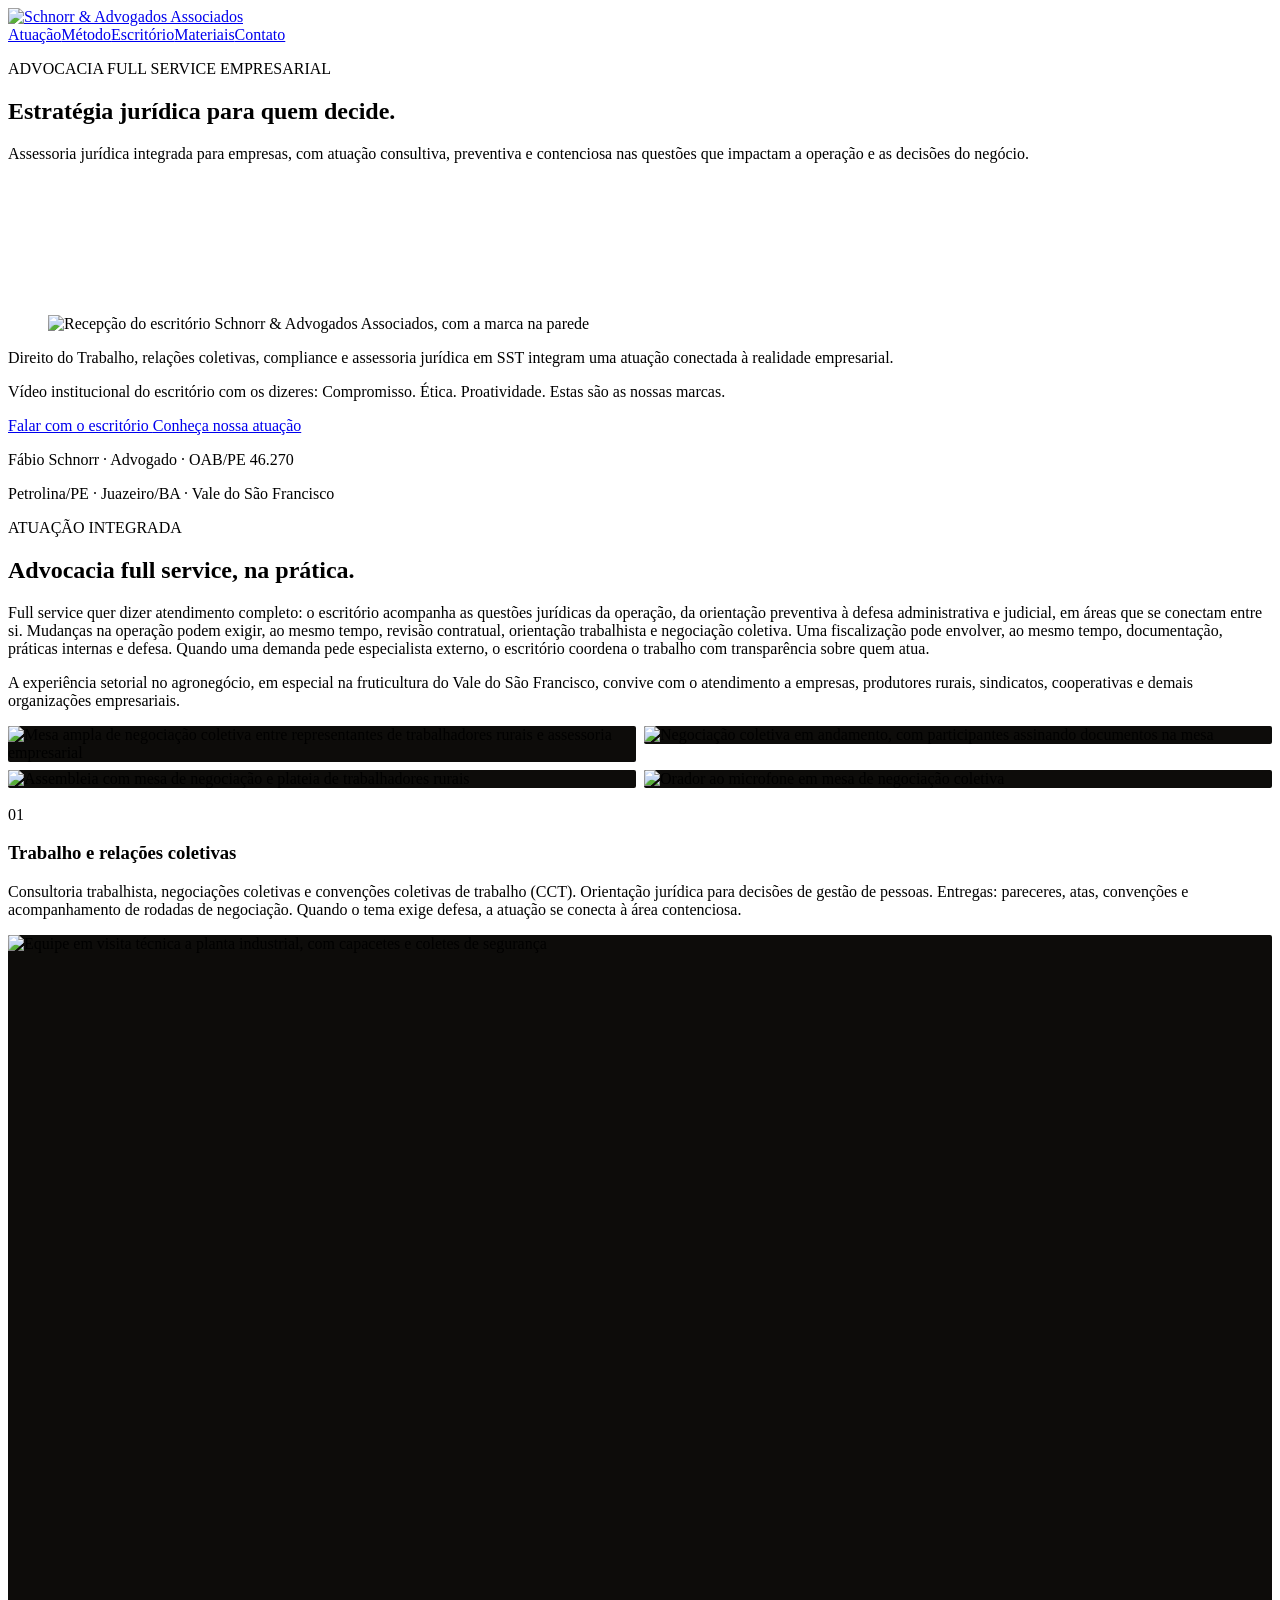
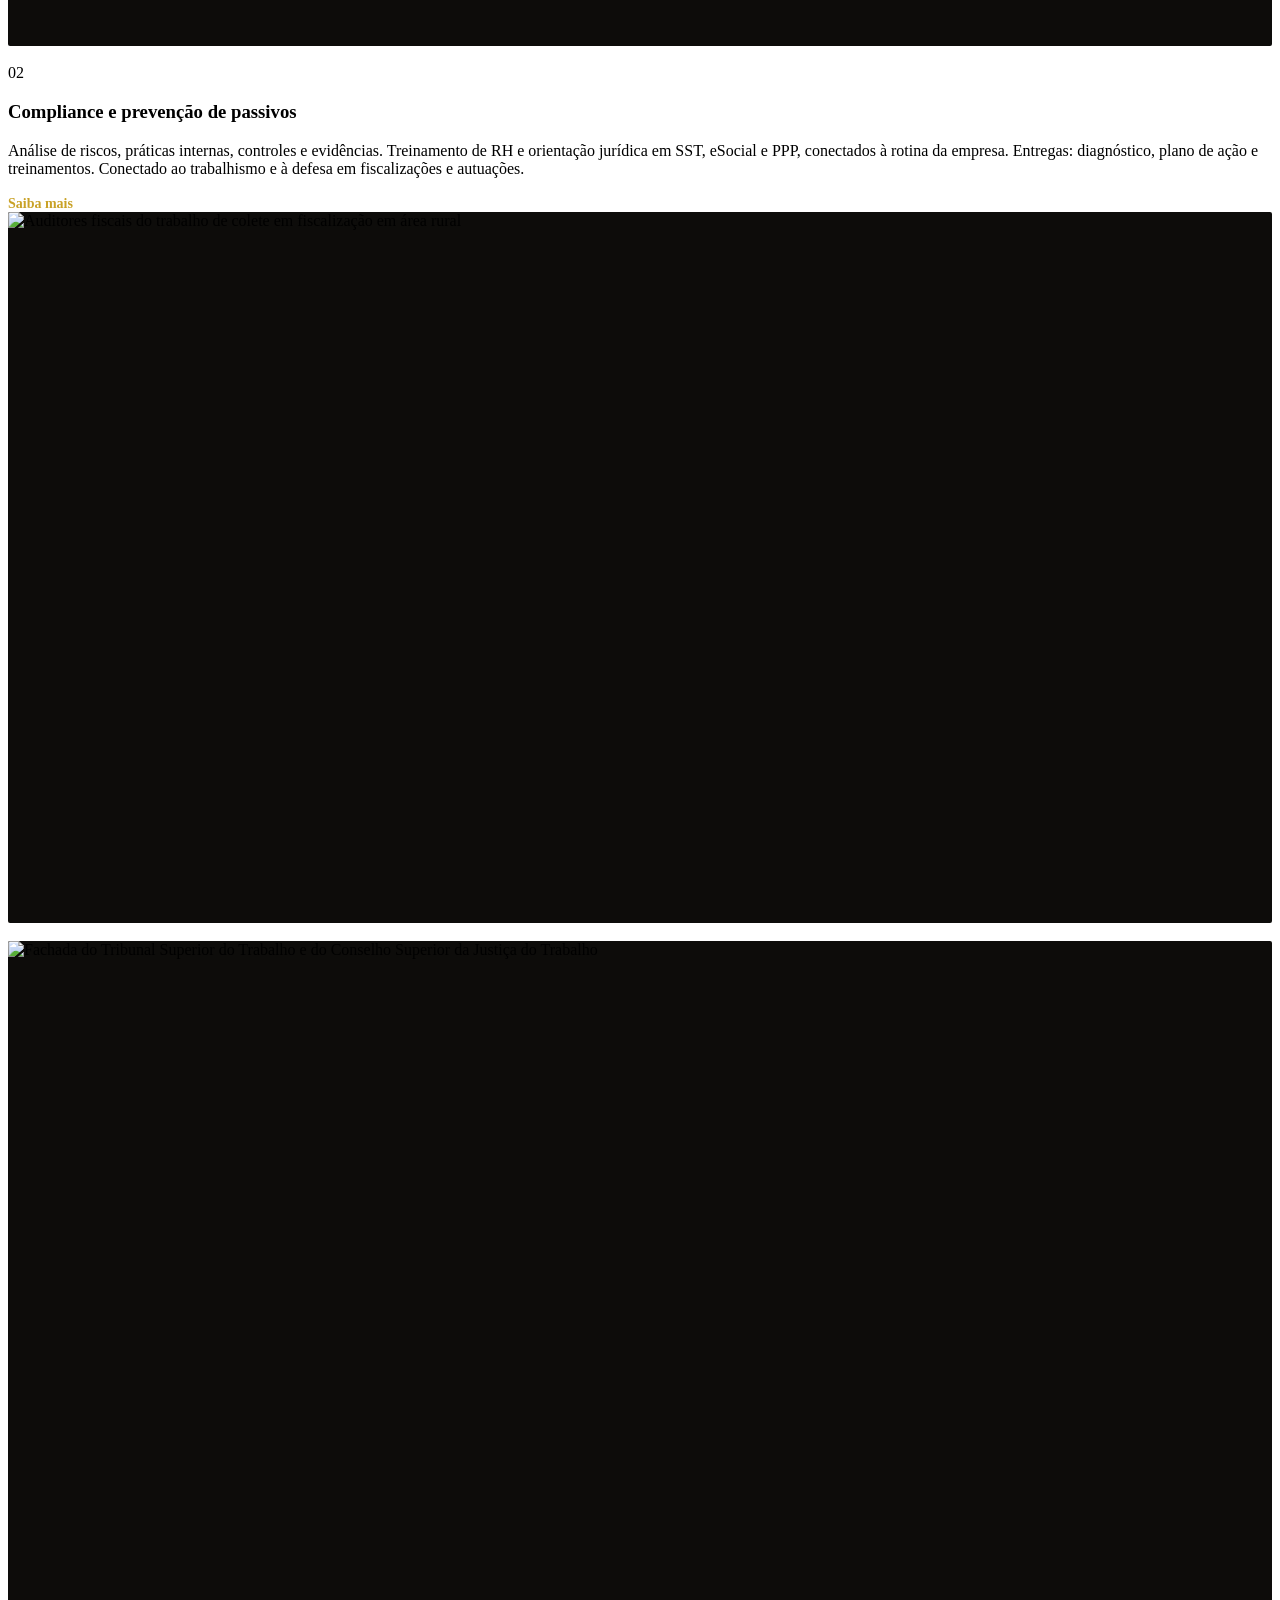
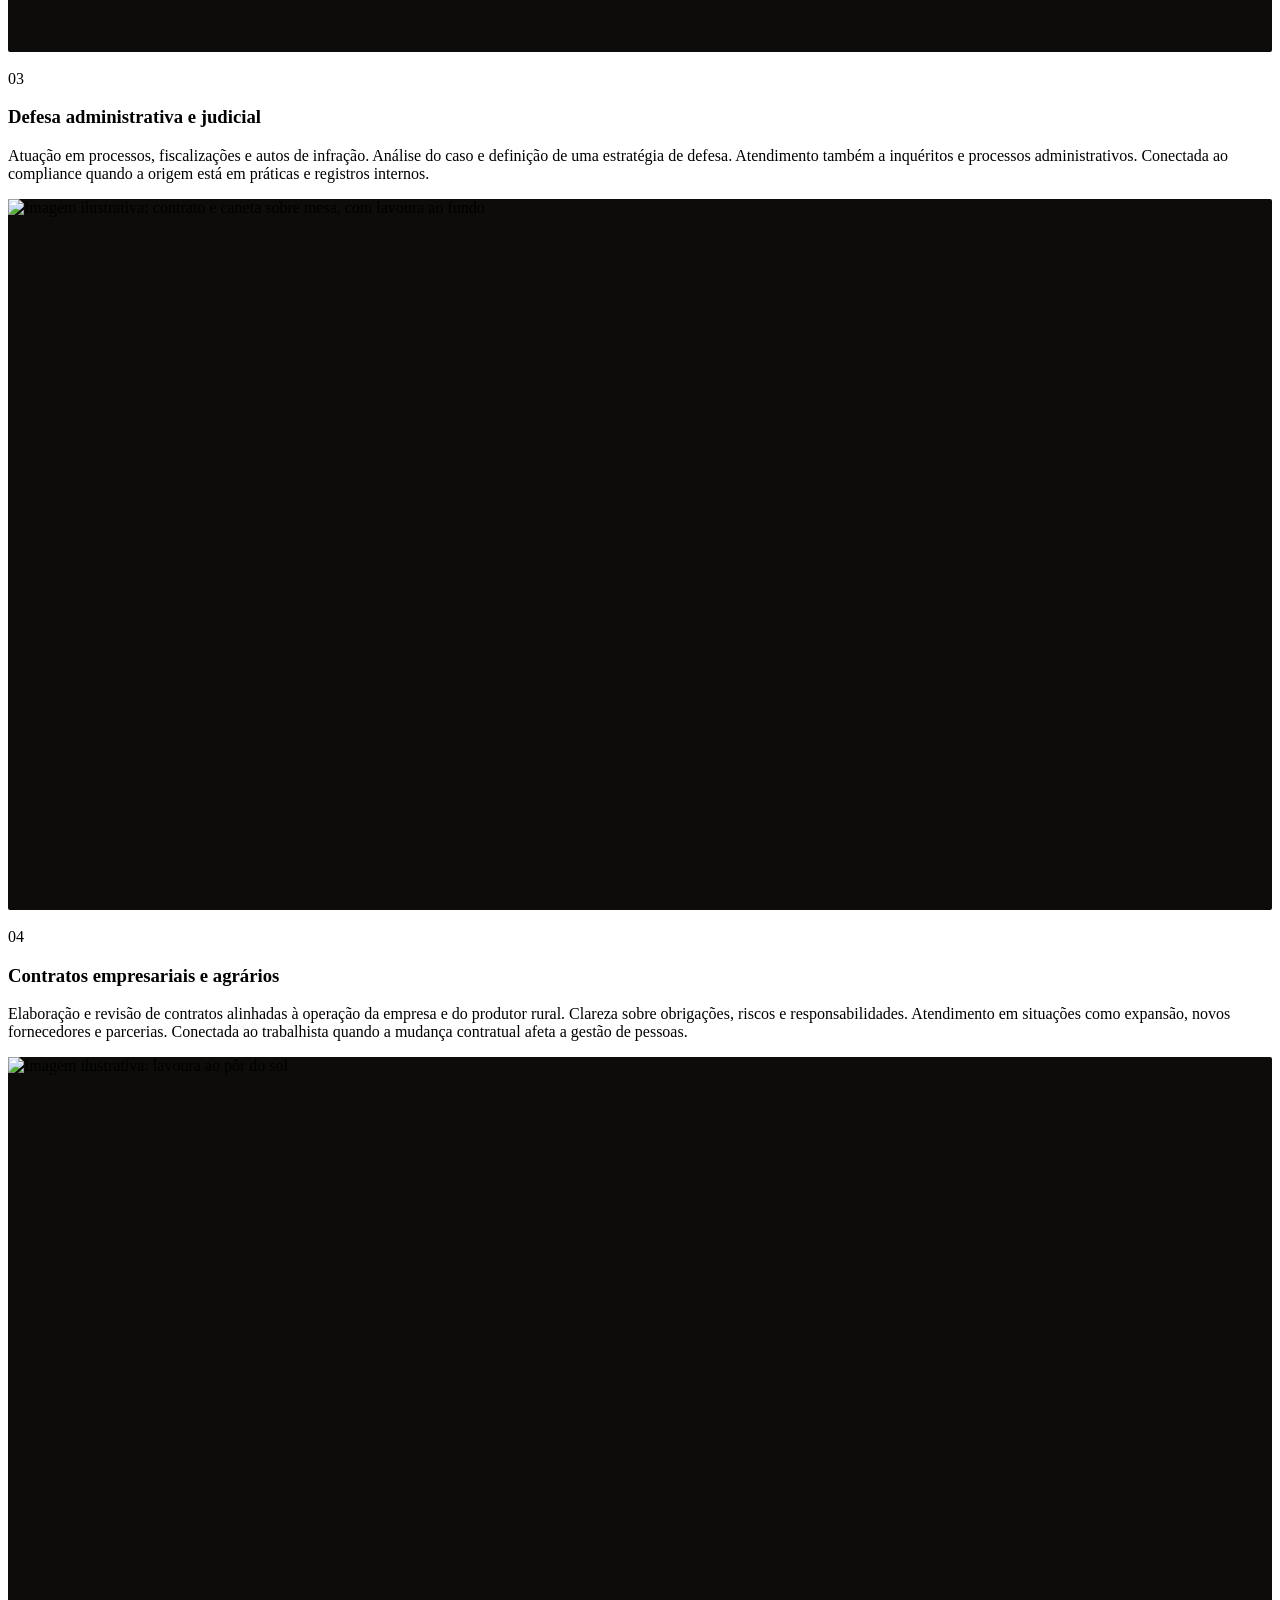
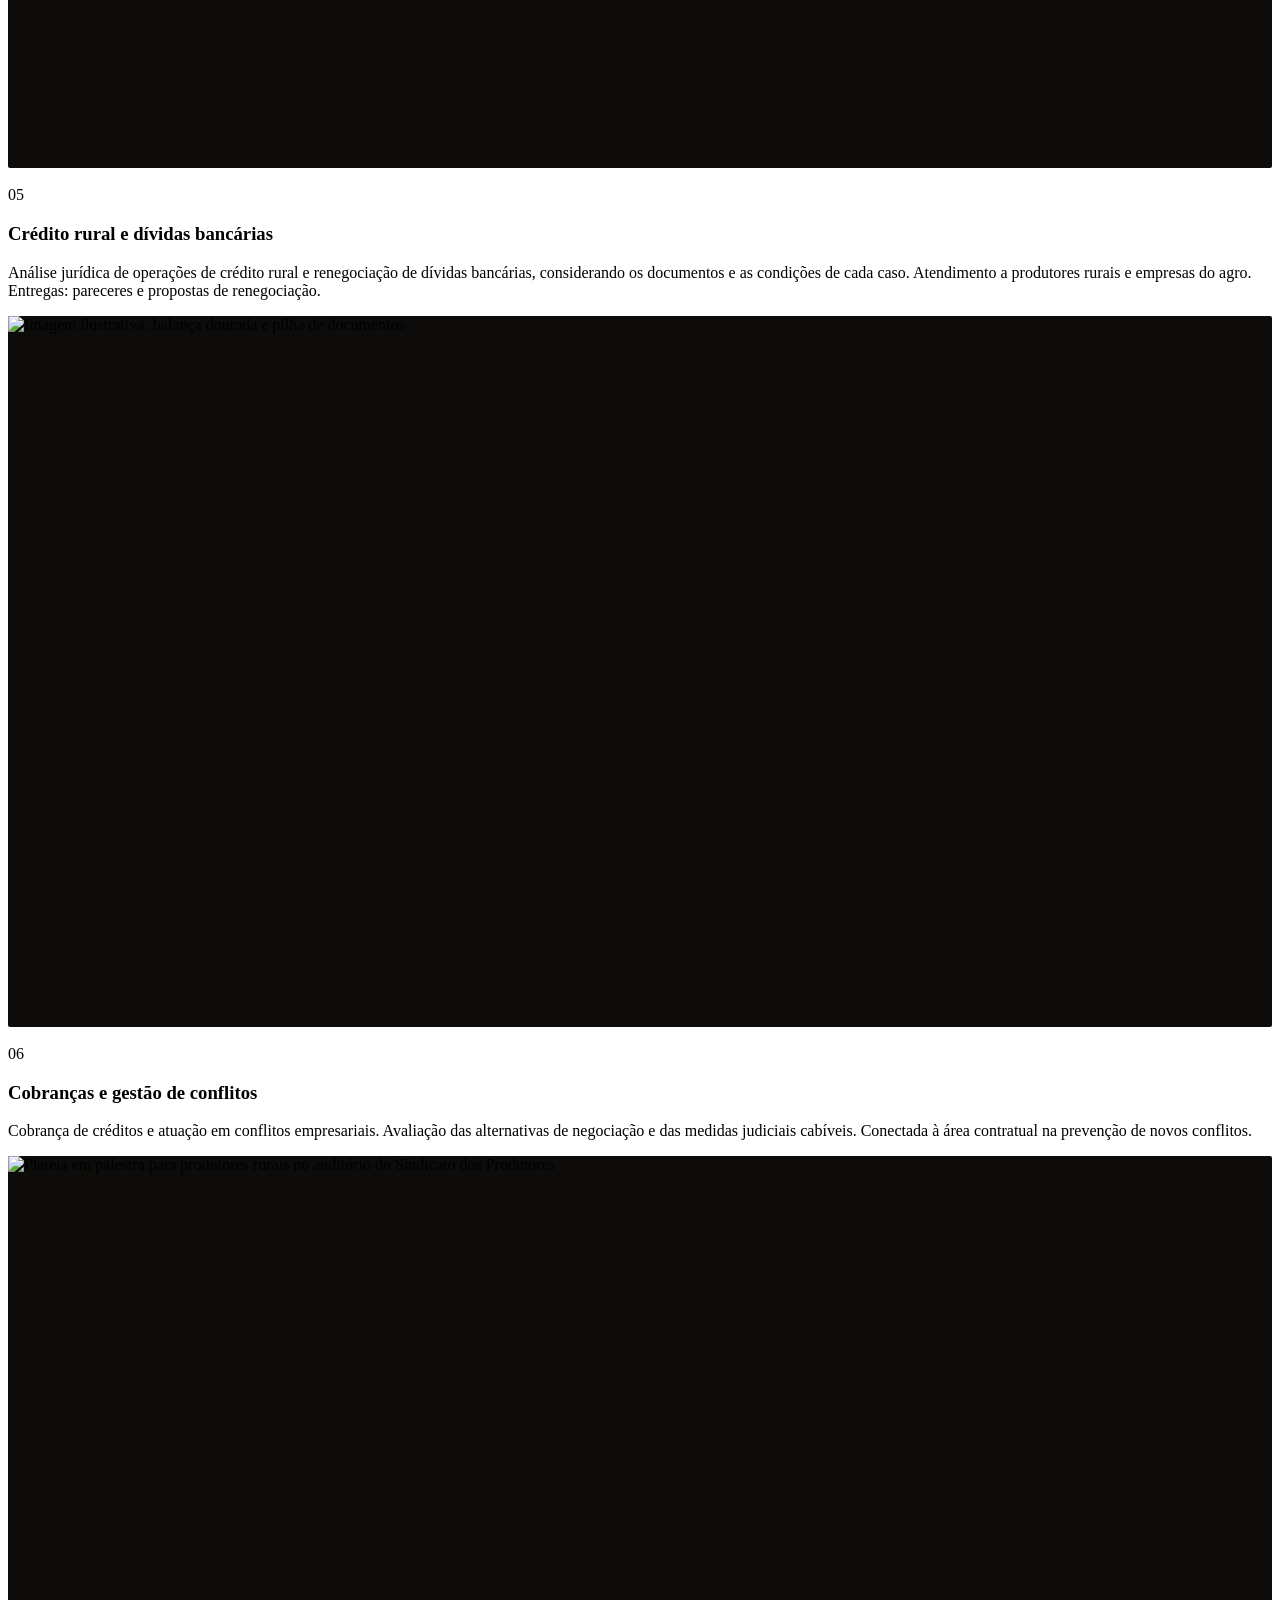
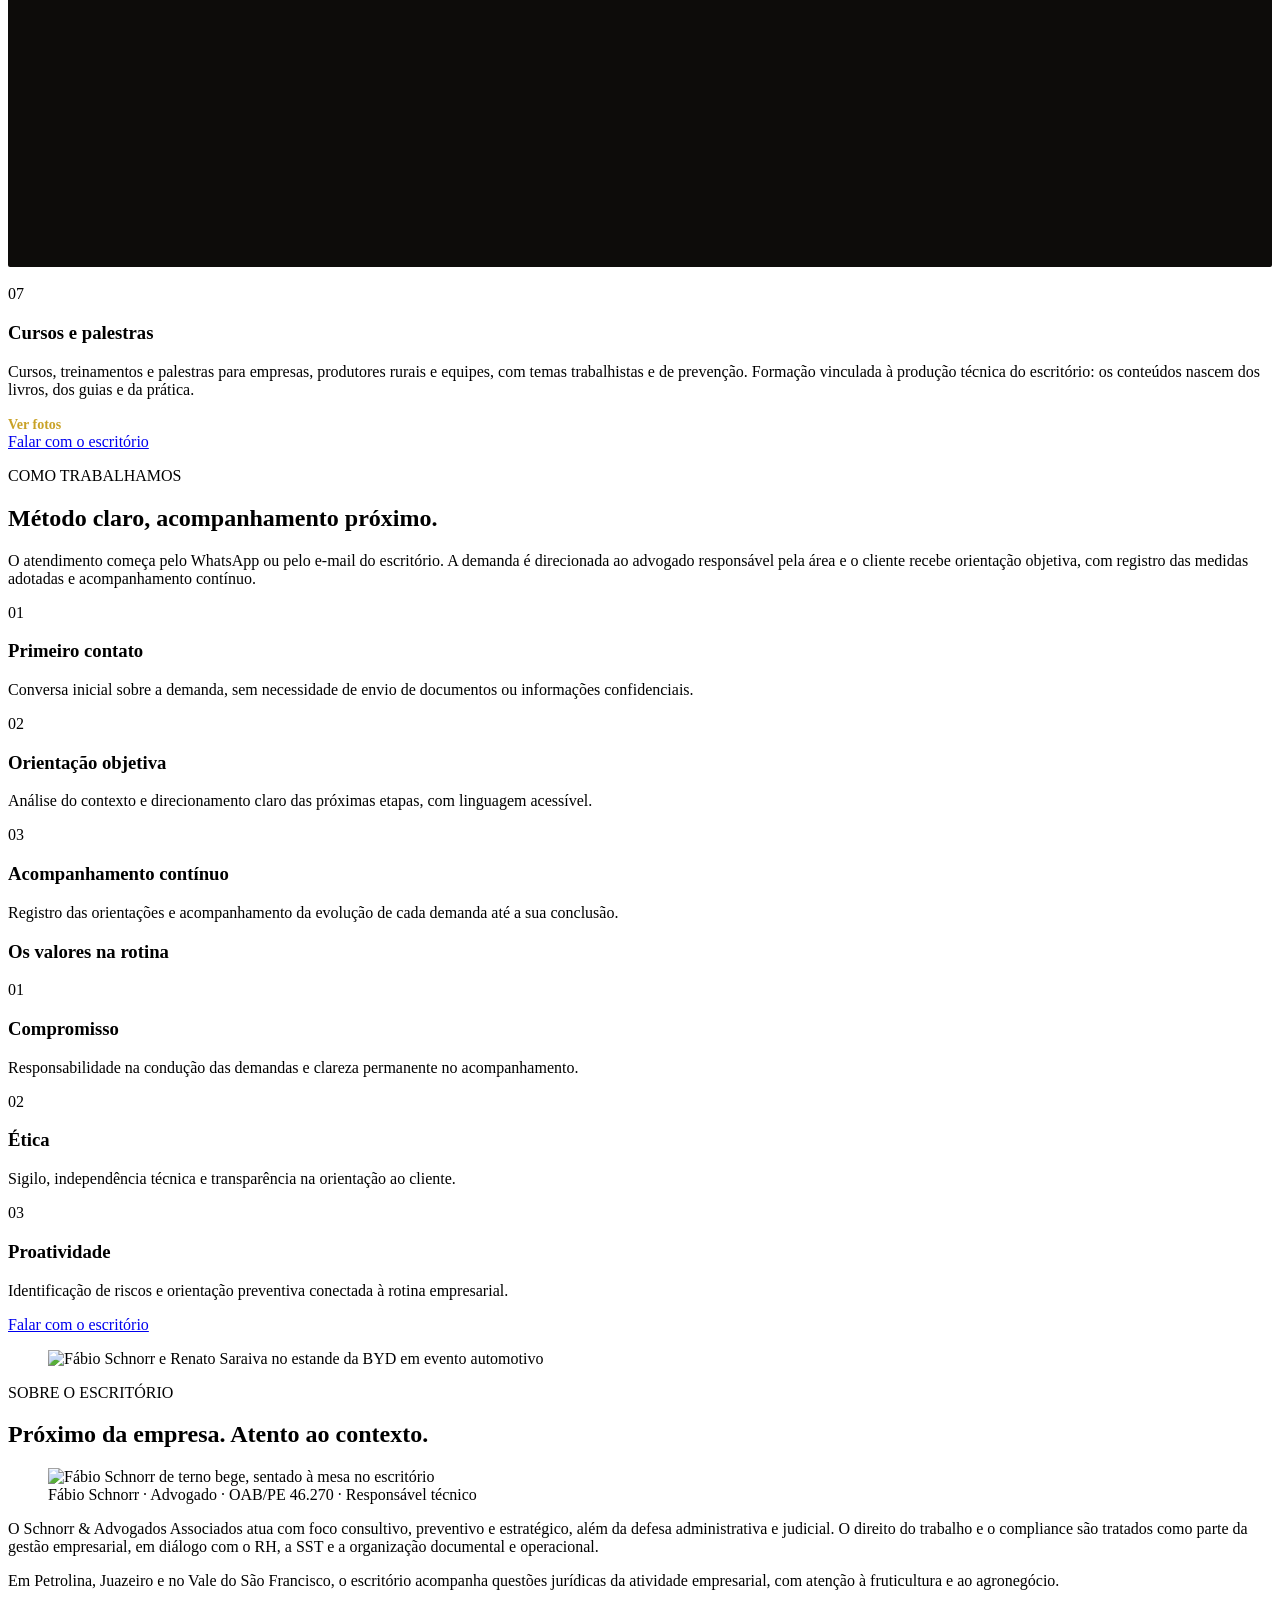
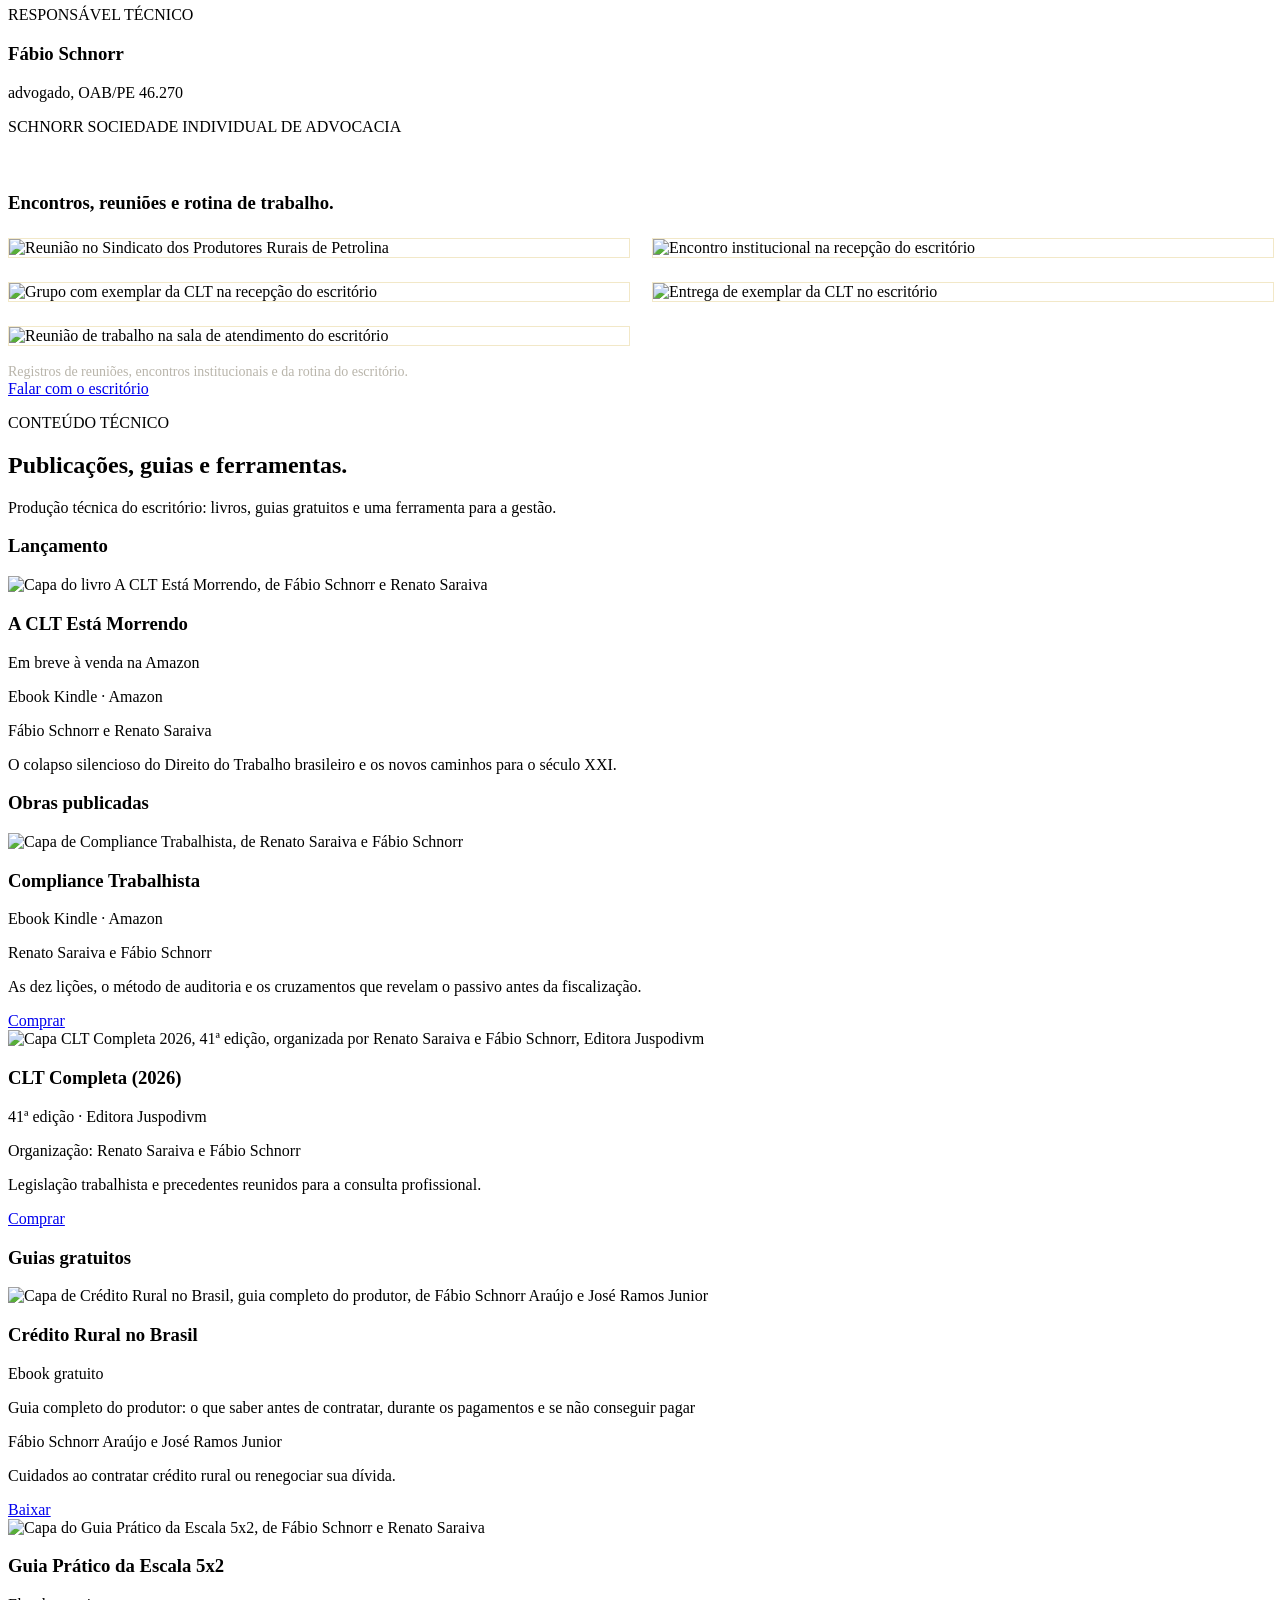
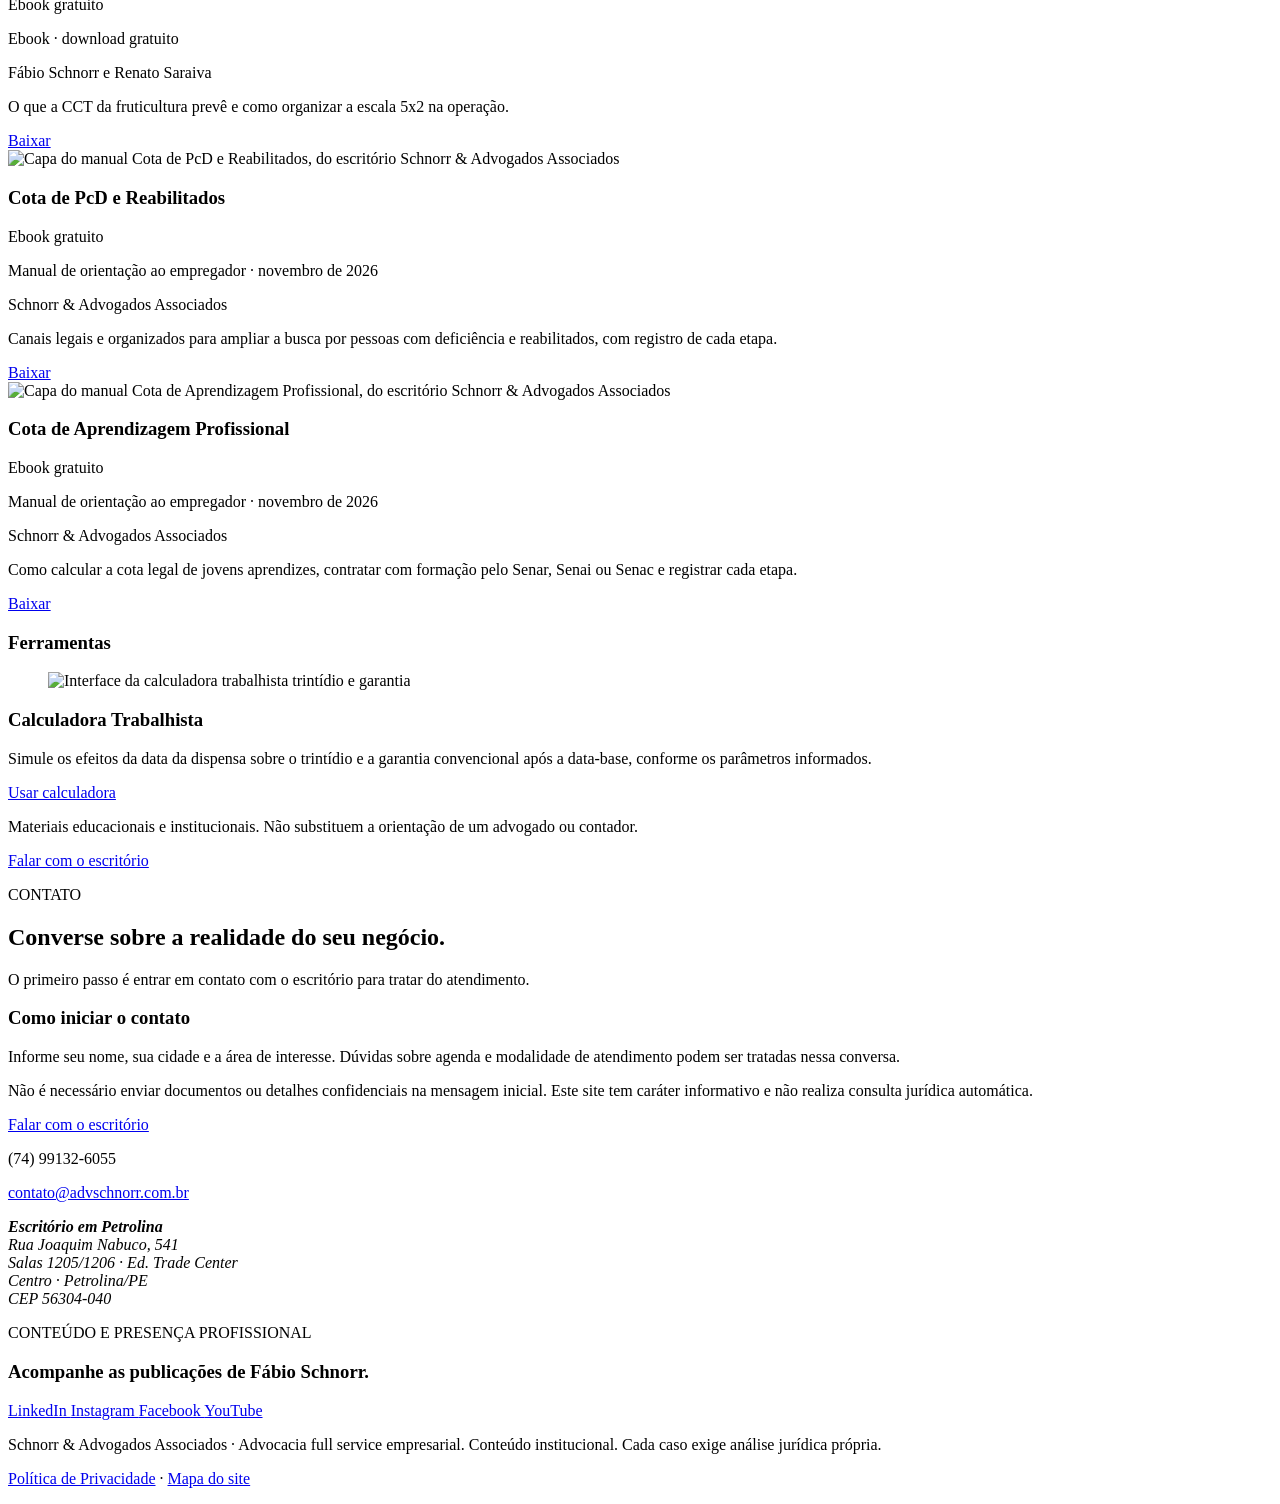
==== index.html @ 4b8f28ae "Update index.html" ====
<!DOCTYPE html>
<html lang="pt-BR">
<head>
<meta charset="UTF-8">
<meta name="viewport" content="width=device-width, initial-scale=1.0">
<title>Schnorr &amp; Advogados Associados | Advocacia empresarial preventiva e estratégica</title>
<meta name="description" content="Advocacia preventiva e estratégica para empresas, produtores rurais e associações empresariais em Petrolina/PE, Juazeiro/BA e no Vale do São Francisco.">
<link rel="icon" href="[data-uri]">
<link rel="preconnect" href="https://fonts.googleapis.com">
<link rel="preconnect" href="https://fonts.gstatic.com" crossorigin>
<link href="https://fonts.googleapis.com/css2?family=IBM+Plex+Sans:wght@400;500;600;700&family=Playfair+Display:ital,wght@0,400;0,500;0,600;0,700;0,800;1,400&display=swap" rel="stylesheet">
<link rel="stylesheet" href="styles.css">
<style>
.area-grid img.card-img{width:100%;aspect-ratio:16/9;object-fit:cover;display:block;border-radius:2px;margin:0 0 18px;background:#0d0c0a}.area-grid .card-duo{display:grid;grid-template-columns:1fr 1fr;gap:8px;margin:0 0 18px}.area-grid .card-duo img{width:100%;height:auto;display:block;border-radius:2px;background:#0d0c0a;align-self:start}@media(max-width:430px){.area-grid .card-duo{grid-template-columns:1fr}}
.area-grid .card-more{margin:12px 0 0}
.area-grid .card-more a{color:#C9A227;font-size:14px;font-weight:600;text-decoration:none}
.area-grid .card-more a:hover{text-decoration:underline}
.office-title{margin:56px 0 0}
.office-grid{display:grid;grid-template-columns:1fr;gap:20px;margin:24px 0 0}
@media(min-width:768px){.office-grid{grid-template-columns:1fr 1fr;gap:24px}}
.office-grid figure{margin:0}
.office-grid img{width:100%;height:auto;display:block;border:1px solid rgba(201,162,39,.25)}
.office-caption{margin:18px 0 0;font-size:14px;color:#B9B5AB}
</style>
</head>
<body>
<div class="schnorr">
<header class="masthead">
<a href="/" aria-label="Página inicial"><img class="logo" data-img="logo" alt="Schnorr &amp; Advogados Associados"></a>
<nav aria-label="Navegação principal"><a href="#atuacao">Atuação</a><a href="#metodo">Método</a><a href="#escritorio">Escritório</a><a href="#materiais">Materiais</a><a href="#contato">Contato</a></nav>
</header>
<section class="hero hero-with-portrait"><div class="hero-heading">
<p class="eyebrow">ADVOCACIA FULL SERVICE EMPRESARIAL</p>
<header>
<h1>Estratégia jurídica para quem decide.</h1>
<p>Assessoria jurídica integrada para empresas, com atuação consultiva, preventiva e contenciosa nas questões que impactam a operação e as decisões do negócio.</p>
</header>
</div><figure class="hero-media"><img class="hero-poster" data-img="poster" alt="Recepção do escritório Schnorr &amp; Advogados Associados, com a marca na parede" decoding="async" fetchpriority="high"><video class="hero-video" muted loop playsinline preload="none" tabindex="-1" aria-hidden="true"></video><button type="button" class="video-toggle" hidden>Pausar animação</button></figure><div class="hero-body"><p class="hero-detail">Direito do Trabalho, relações coletivas, compliance e assessoria jurídica em SST integram uma atuação conectada à realidade empresarial.</p>
<p class="visually-hidden">Vídeo institucional do escritório com os dizeres: Compromisso. Ética. Proatividade. Estas são as nossas marcas.</p>
<div class="actions"><a href="https://wa.me/5574991326055">Falar com o escritório <span class="ico ico-ext" aria-hidden="true"></span></a><a class="quiet" href="#atuacao">Conheça nossa atuação <span class="ico ico-down" aria-hidden="true"></span></a></div>
<p class="hero-identity">Fábio Schnorr <span>· Advogado · OAB/PE 46.270</span></p><p class="local">Petrolina/PE · Juazeiro/BA · Vale do São Francisco</p>
</div></section>
<section id="atuacao" class="section practice">
<p class="eyebrow">ATUAÇÃO INTEGRADA</p>
<h2>Advocacia full service, na prática.</h2>
<p class="section-intro">Full service quer dizer atendimento completo: o escritório acompanha as questões jurídicas da operação, da orientação preventiva à defesa administrativa e judicial, em áreas que se conectam entre si. Mudanças na operação podem exigir, ao mesmo tempo, revisão contratual, orientação trabalhista e negociação coletiva. Uma fiscalização pode envolver, ao mesmo tempo, documentação, práticas internas e defesa. Quando uma demanda pede especialista externo, o escritório coordena o trabalho com transparência sobre quem atua.</p>
<p class="section-intro">A experiência setorial no agronegócio, em especial na fruticultura do Vale do São Francisco, convive com o atendimento a empresas, produtores rurais, sindicatos, cooperativas e demais organizações empresariais.</p>
<div class="area-grid"><article><div class="card-duo"><img data-img="card01a" src="" alt="Mesa ampla de negociação coletiva entre representantes de trabalhadores rurais e assessoria empresarial" loading="lazy" decoding="async"><img data-img="card01b" src="" alt="Negociação coletiva em andamento, com participantes assinando documentos na mesa" loading="lazy" decoding="async"><img data-img="card01c" src="" alt="Assembleia com mesa de negociação e plateia de trabalhadores rurais" loading="lazy" decoding="async"><img data-img="card01d" src="" alt="Orador ao microfone em mesa de negociação coletiva" loading="lazy" decoding="async"></div><span class="number">01</span><h3>Trabalho e relações coletivas</h3><p>Consultoria trabalhista, negociações coletivas e convenções coletivas de trabalho (CCT). Orientação jurídica para decisões de gestão de pessoas. Entregas: pareceres, atas, convenções e acompanhamento de rodadas de negociação. Quando o tema exige defesa, a atuação se conecta à área contenciosa.</p></article>
<article><img class="card-img" data-img="comp1" src="" alt="Equipe em visita técnica a planta industrial, com capacetes e coletes de segurança" loading="lazy" decoding="async"><span class="number">02</span><h3>Compliance e prevenção de passivos</h3><p>Análise de riscos, práticas internas, controles e evidências. Treinamento de RH e orientação jurídica em SST, eSocial e PPP, conectados à rotina da empresa. Entregas: diagnóstico, plano de ação e treinamentos. Conectado ao trabalhismo e à defesa em fiscalizações e autuações.</p><p class="card-more"><a href="/atuacao/compliance.html">Saiba mais <span class="ico ico-ext" aria-hidden="true"></span></a></p></article>
<article><img class="card-img" data-img="card03" src="" alt="Auditores fiscais do trabalho de colete em fiscalização em área rural" loading="lazy" decoding="async"><img class="card-img" data-img="card03b" src="" alt="Fachada do Tribunal Superior do Trabalho e do Conselho Superior da Justiça do Trabalho" loading="lazy" decoding="async"><span class="number">03</span><h3>Defesa administrativa e judicial</h3><p>Atuação em processos, fiscalizações e autos de infração. Análise do caso e definição de uma estratégia de defesa. Atendimento também a inquéritos e processos administrativos. Conectada ao compliance quando a origem está em práticas e registros internos.</p></article>
<article><img class="card-img" data-img="card04" src="" alt="Imagem ilustrativa: contrato e caneta sobre mesa, com lavoura ao fundo" loading="lazy" decoding="async"><span class="number">04</span><h3>Contratos empresariais e agrários</h3><p>Elaboração e revisão de contratos alinhadas à operação da empresa e do produtor rural. Clareza sobre obrigações, riscos e responsabilidades. Atendimento em situações como expansão, novos fornecedores e parcerias. Conectada ao trabalhista quando a mudança contratual afeta a gestão de pessoas.</p></article>
<article><img class="card-img" data-img="card05" src="" alt="Imagem ilustrativa: lavoura ao pôr do sol" loading="lazy" decoding="async"><span class="number">05</span><h3>Crédito rural e dívidas bancárias</h3><p>Análise jurídica de operações de crédito rural e renegociação de dívidas bancárias, considerando os documentos e as condições de cada caso. Atendimento a produtores rurais e empresas do agro. Entregas: pareceres e propostas de renegociação.</p></article>
<article><img class="card-img" data-img="card06" src="" alt="Imagem ilustrativa: balança dourada e pilha de documentos" loading="lazy" decoding="async"><span class="number">06</span><h3>Cobranças e gestão de conflitos</h3><p>Cobrança de créditos e atuação em conflitos empresariais. Avaliação das alternativas de negociação e das medidas judiciais cabíveis. Conectada à área contratual na prevenção de novos conflitos.</p></article><article><img class="card-img" data-img="curso1" src="" alt="Plateia em palestra para produtores rurais no auditório do Sindicato dos Produtores" loading="lazy" decoding="async"><span class="number">07</span><h3>Cursos e palestras</h3><p>Cursos, treinamentos e palestras para empresas, produtores rurais e equipes, com temas trabalhistas e de prevenção. Formação vinculada à produção técnica do escritório: os conteúdos nascem dos livros, dos guias e da prática.</p><p class="card-more"><a href="/atuacao/cursos-palestras.html">Ver fotos <span class="ico ico-ext" aria-hidden="true"></span></a></p></article></div>
<a class="section-contact" href="https://wa.me/5574991326055">Falar com o escritório <span class="ico ico-ext" aria-hidden="true"></span></a>
</section>
<section class="section prevention" id="metodo"><div class="prevention-copy"><p class="eyebrow">COMO TRABALHAMOS</p><h2>Método claro, acompanhamento próximo.</h2>
<p>O atendimento começa pelo WhatsApp ou pelo e-mail do escritório. A demanda é direcionada ao advogado responsável pela área e o cliente recebe orientação objetiva, com registro das medidas adotadas e acompanhamento contínuo.</p>
<div class="steps"><div><span>01</span><h3>Primeiro contato</h3><p>Conversa inicial sobre a demanda, sem necessidade de envio de documentos ou informações confidenciais.</p></div><div><span>02</span><h3>Orientação objetiva</h3><p>Análise do contexto e direcionamento claro das próximas etapas, com linguagem acessível.</p></div><div><span>03</span><h3>Acompanhamento contínuo</h3><p>Registro das orientações e acompanhamento da evolução de cada demanda até a sua conclusão.</p></div></div>
<h3 class="subhead">Os valores na rotina</h3>
<div class="steps"><div><span>01</span><h3>Compromisso</h3><p>Responsabilidade na condução das demandas e clareza permanente no acompanhamento.</p></div><div><span>02</span><h3>Ética</h3><p>Sigilo, independência técnica e transparência na orientação ao cliente.</p></div><div><span>03</span><h3>Proatividade</h3><p>Identificação de riscos e orientação preventiva conectada à rotina empresarial.</p></div></div>
<a class="section-contact" href="https://wa.me/5574991326055">Falar com o escritório <span class="ico ico-ext" aria-hidden="true"></span></a></div>
<figure><img data-img="editorial" loading="lazy" decoding="async" alt="Fábio Schnorr e Renato Saraiva no estande da BYD em evento automotivo"></figure></section>
<section id="escritorio" class="section about"><p class="eyebrow">SOBRE O ESCRITÓRIO</p><h2>Próximo da empresa. Atento ao contexto.</h2>
<figure class="professional-lead"><img data-img="mesa" loading="lazy" decoding="async" alt="Fábio Schnorr de terno bege, sentado à mesa no escritório"><figcaption>Fábio Schnorr · Advogado · OAB/PE 46.270 · Responsável técnico</figcaption></figure><div class="about-grid"><div><p>O Schnorr &amp; Advogados Associados atua com foco consultivo, preventivo e estratégico, além da defesa administrativa e judicial. O direito do trabalho e o compliance são tratados como parte da gestão empresarial, em diálogo com o RH, a SST e a organização documental e operacional.</p><p>Em Petrolina, Juazeiro e no Vale do São Francisco, o escritório acompanha questões jurídicas da atividade empresarial, com atenção à fruticultura e ao agronegócio.</p></div><aside><p class="eyebrow">RESPONSÁVEL TÉCNICO</p><h3>Fábio Schnorr</h3><p>advogado, OAB/PE 46.270</p><p class="legal-name">SCHNORR SOCIEDADE INDIVIDUAL DE ADVOCACIA</p></aside></div>
<h3 class="office-title">Encontros, reuniões e rotina de trabalho.</h3>
<div class="office-grid">
<figure><img data-img="esc1" src="" alt="Reunião no Sindicato dos Produtores Rurais de Petrolina" loading="lazy" decoding="async"></figure>
<figure><img data-img="esc2" src="" alt="Encontro institucional na recepção do escritório" loading="lazy" decoding="async"></figure>
<figure><img data-img="esc3" src="" alt="Grupo com exemplar da CLT na recepção do escritório" loading="lazy" decoding="async"></figure>
<figure><img data-img="esc4" src="" alt="Entrega de exemplar da CLT no escritório" loading="lazy" decoding="async"></figure>
<figure><img data-img="esc5" src="" alt="Reunião de trabalho na sala de atendimento do escritório" loading="lazy" decoding="async"></figure>
</div>
<p class="office-caption">Registros de reuniões, encontros institucionais e da rotina do escritório.</p>
<a class="section-contact" href="https://wa.me/5574991326055">Falar com o escritório <span class="ico ico-ext" aria-hidden="true"></span></a></section>
<section id="materiais" class="section materials"><p class="eyebrow">CONTEÚDO TÉCNICO</p><h2>Publicações, guias e ferramentas.</h2><p class="section-intro">Produção técnica do escritório: livros, guias gratuitos e uma ferramenta para a gestão.</p>
<h3 class="subhead">Lançamento</h3>
<div class="book-grid"><article><div class="book-mockup"><img data-img="cltmorrendo" loading="lazy" decoding="async" alt="Capa do livro A CLT Está Morrendo, de Fábio Schnorr e Renato Saraiva"></div><h3>A CLT Está Morrendo</h3><p class="free-badge">Em breve à venda na Amazon</p><p class="edition">Ebook Kindle · Amazon</p><p class="authors">Fábio Schnorr e Renato Saraiva</p><p>O colapso silencioso do Direito do Trabalho brasileiro e os novos caminhos para o século XXI.</p></article></div>
<h3 class="subhead">Obras publicadas</h3>
<div class="book-grid"><article><div class="book-mockup"><img data-img="compliance" loading="lazy" decoding="async" alt="Capa de Compliance Trabalhista, de Renato Saraiva e Fábio Schnorr"></div><h3>Compliance Trabalhista</h3><p class="edition">Ebook Kindle · Amazon</p><p class="authors">Renato Saraiva e Fábio Schnorr</p><p>As dez lições, o método de auditoria e os cruzamentos que revelam o passivo antes da fiscalização.</p><a href="https://a.co/d/061K26IB">Comprar</a></article><article><div class="book-mockup"><img data-img="clt" loading="lazy" decoding="async" alt="Capa CLT Completa 2026, 41ª edição, organizada por Renato Saraiva e Fábio Schnorr, Editora Juspodivm"></div><h3>CLT Completa (2026)</h3><p class="edition">41ª edição · Editora Juspodivm</p><p class="authors">Organização: Renato Saraiva e Fábio Schnorr</p><p>Legislação trabalhista e precedentes reunidos para a consulta profissional.</p><a href="https://www.editorajuspodivm.com.br/saraiva-schnorr-clt-consolidacao-das-leis-do-trabalho-completa-2026">Comprar</a></article></div>
<h3 class="subhead">Guias gratuitos</h3>
<div class="book-grid"><article><div class="book-mockup"><img data-img="rural" loading="lazy" decoding="async" alt="Capa de Crédito Rural no Brasil, guia completo do produtor, de Fábio Schnorr Araújo e José Ramos Junior"></div><h3>Crédito Rural no Brasil</h3><p class="free-badge">Ebook gratuito</p><p class="edition">Guia completo do produtor: o que saber antes de contratar, durante os pagamentos e se não conseguir pagar</p><p class="authors">Fábio Schnorr Araújo e José Ramos Junior</p><p>Cuidados ao contratar crédito rural ou renegociar sua dívida.</p><a href="https://drive.google.com/file/d/1OrhcGwJ1DDz3daC2WlY70XvLBRl56oPk/view">Baixar</a></article><article><div class="book-mockup"><img data-img="guia" loading="lazy" decoding="async" alt="Capa do Guia Prático da Escala 5x2, de Fábio Schnorr e Renato Saraiva"></div><h3>Guia Prático da Escala 5x2</h3><p class="free-badge">Ebook gratuito</p><p class="edition">Ebook · download gratuito</p><p class="authors">Fábio Schnorr e Renato Saraiva</p><p>O que a CCT da fruticultura prevê e como organizar a escala 5x2 na operação.</p><a href="https://drive.google.com/file/d/157jRZqsj0kf850OmnXloZw4djH96H3vl/view">Baixar</a></article><article><div class="book-mockup"><img data-img="pcd" loading="lazy" decoding="async" alt="Capa do manual Cota de PcD e Reabilitados, do escritório Schnorr & Advogados Associados"></div><h3>Cota de PcD e Reabilitados</h3><p class="free-badge">Ebook gratuito</p><p class="edition">Manual de orientação ao empregador · novembro de 2026</p><p class="authors">Schnorr & Advogados Associados</p><p>Canais legais e organizados para ampliar a busca por pessoas com deficiência e reabilitados, com registro de cada etapa.</p><a href="https://drive.google.com/file/d/16s1yvgBPiTuLSFHr3JGKN0oJAm_f3Tb1/view">Baixar</a></article><article><div class="book-mockup"><img data-img="aprendiz" loading="lazy" decoding="async" alt="Capa do manual Cota de Aprendizagem Profissional, do escritório Schnorr & Advogados Associados"></div><h3>Cota de Aprendizagem Profissional</h3><p class="free-badge">Ebook gratuito</p><p class="edition">Manual de orientação ao empregador · novembro de 2026</p><p class="authors">Schnorr & Advogados Associados</p><p>Como calcular a cota legal de jovens aprendizes, contratar com formação pelo Senar, Senai ou Senac e registrar cada etapa.</p><a href="https://drive.google.com/file/d/1Nv4EvLuU-GrOaqyjJT_5qZRvYNahgs56/view">Baixar</a></article></div>
<h3 class="subhead">Ferramentas</h3>
<div class="book-grid"><article><figure><img data-img="calculadora" alt="Interface da calculadora trabalhista trintídio e garantia" loading="lazy" decoding="async"></figure><h3>Calculadora Trabalhista</h3><p>Simule os efeitos da data da dispensa sobre o trintídio e a garantia convencional após a data-base, conforme os parâmetros informados.</p><a class="card-more" href="/calculadora.html">Usar calculadora <span class="ico ico-ext" aria-hidden="true"></span></a></article></div>
<p class="tool-note">Materiais educacionais e institucionais. Não substituem a orientação de um advogado ou contador.</p>
<a class="section-contact" href="https://wa.me/5574991326055">Falar com o escritório <span class="ico ico-ext" aria-hidden="true"></span></a></section>
<section id="contato" class="section contact"><p class="eyebrow">CONTATO</p><h2>Converse sobre a realidade do seu negócio.</h2><p class="section-intro">O primeiro passo é entrar em contato com o escritório para tratar do atendimento.</p><div class="first-contact"><h3>Como iniciar o contato</h3><p>Informe seu nome, sua cidade e a área de interesse. Dúvidas sobre agenda e modalidade de atendimento podem ser tratadas nessa conversa.</p><p>Não é necessário enviar documentos ou detalhes confidenciais na mensagem inicial. Este site tem caráter informativo e não realiza consulta jurídica automática.</p></div><div class="contact-grid"><div><a href="https://wa.me/5574991326055">Falar com o escritório <span class="ico ico-ext" aria-hidden="true"></span></a><p class="phone">(74) 99132-6055</p><p><a href="mailto:contato@advschnorr.com.br">contato@advschnorr.com.br</a></p></div><address><strong>Escritório em Petrolina</strong><br>Rua Joaquim Nabuco, 541<br>Salas 1205/1206 · Ed. Trade Center<br>Centro · Petrolina/PE<br>CEP 56304-040</address></div></section>

<div class="social-presence"><p class="eyebrow">CONTEÚDO E PRESENÇA PROFISSIONAL</p><h3>Acompanhe as publicações de Fábio Schnorr.</h3><div class="social-links"><a href="https://www.linkedin.com/in/fabioschnorr" target="_blank" rel="noopener noreferrer">LinkedIn <span class="ico ico-ext" aria-hidden="true"></span></a><a href="https://www.instagram.com/advschnorr/" target="_blank" rel="noopener noreferrer">Instagram <span class="ico ico-ext" aria-hidden="true"></span></a><a href="https://www.facebook.com/share/19DjMAGvmN/?mibextid=wwXIfr" target="_blank" rel="noopener noreferrer">Facebook <span class="ico ico-ext" aria-hidden="true"></span></a><a href="https://www.youtube.com/@fabioschnorr-t3j" target="_blank" rel="noopener noreferrer">YouTube <span class="ico ico-ext" aria-hidden="true"></span></a></div></div>
<footer><p>Schnorr &amp; Advogados Associados · Advocacia full service empresarial. Conteúdo institucional. Cada caso exige análise jurídica própria.</p><p class="footer-links"><a href="/privacidade.html">Política de Privacidade</a> · <a href="/sitemap.xml">Mapa do site</a></p></footer>
</div>
<script src="img1.js"></script>
<script src="img2.js"></script>
<script src="img3.js"></script>
<script src="img4.js"></script>
<script src="img5.js"></script>
<script src="img6.js"></script>
<script src="img7.js"></script>
<script src="img8.js"></script>
<script src="img9.js"></script>
<script src="img10.js"></script>
<script src="img11.js"></script>
<script src="img12.js"></script>
<script src="img13.js"></script>
<script src="img14.js"></script>
<script src="img15.js"></script>
<script src="img16.js"></script>
<script src="img17.js"></script>
<script src="img18.js"></script>
<script src="img19.js"></script>
<script src="img20.js"></script>
<script src="img21.js"></script>
<script src="img22.js"></script>
<script src="img23.js"></script>
<script src="video-data.js"></script>
<script>
document.querySelectorAll("img[data-img]").forEach(function(el){
  var data = window.__IMG && window.__IMG[el.getAttribute("data-img")];
  if (data) el.src = data;
});
(function(){
  var v=document.querySelector(".hero-video"); if(!v) return;
  var btn=document.querySelector(".video-toggle");
  var reduce=window.matchMedia("(prefers-reduced-motion: reduce)").matches;
  var conn=navigator.connection||{}; var save=!!conn.saveData;
  if(reduce||save||!window.__VIDEO_4X5) return;
  try{
    var b64=window.__VIDEO_4X5;
    var bin=atob(b64); var len=bin.length; var bytes=new Uint8Array(len);
    for(var i=0;i<len;i++) bytes[i]=bin.charCodeAt(i);
    var blob=new Blob([bytes],{type:"video/mp4"});
    v.src=URL.createObjectURL(blob);
    v.classList.add("ready");
    btn.hidden=false;
    var p=v.play(); if(p&&p.catch)p.catch(function(){});
    btn.addEventListener("click",function(){
      if(v.paused){v.play();btn.textContent="Pausar animação";btn.setAttribute("aria-pressed","false");}
      else{v.pause();btn.textContent="Reproduzir animação";btn.setAttribute("aria-pressed","true");}
    });
  }catch(e){}
})();
</script>
<script>
(function(){
 if (window.matchMedia('(prefers-reduced-motion: reduce)').matches) return;
 var observer = new IntersectionObserver(function(entries){
   entries.forEach(function(entry){ if (entry.isIntersecting) { entry.target.classList.add('reveal'); observer.unobserve(entry.target); } });
 }, { threshold: 0.08 });
 document.querySelectorAll('.section').forEach(function(el){ observer.observe(el); });
})();
</script>
</body>
</html>
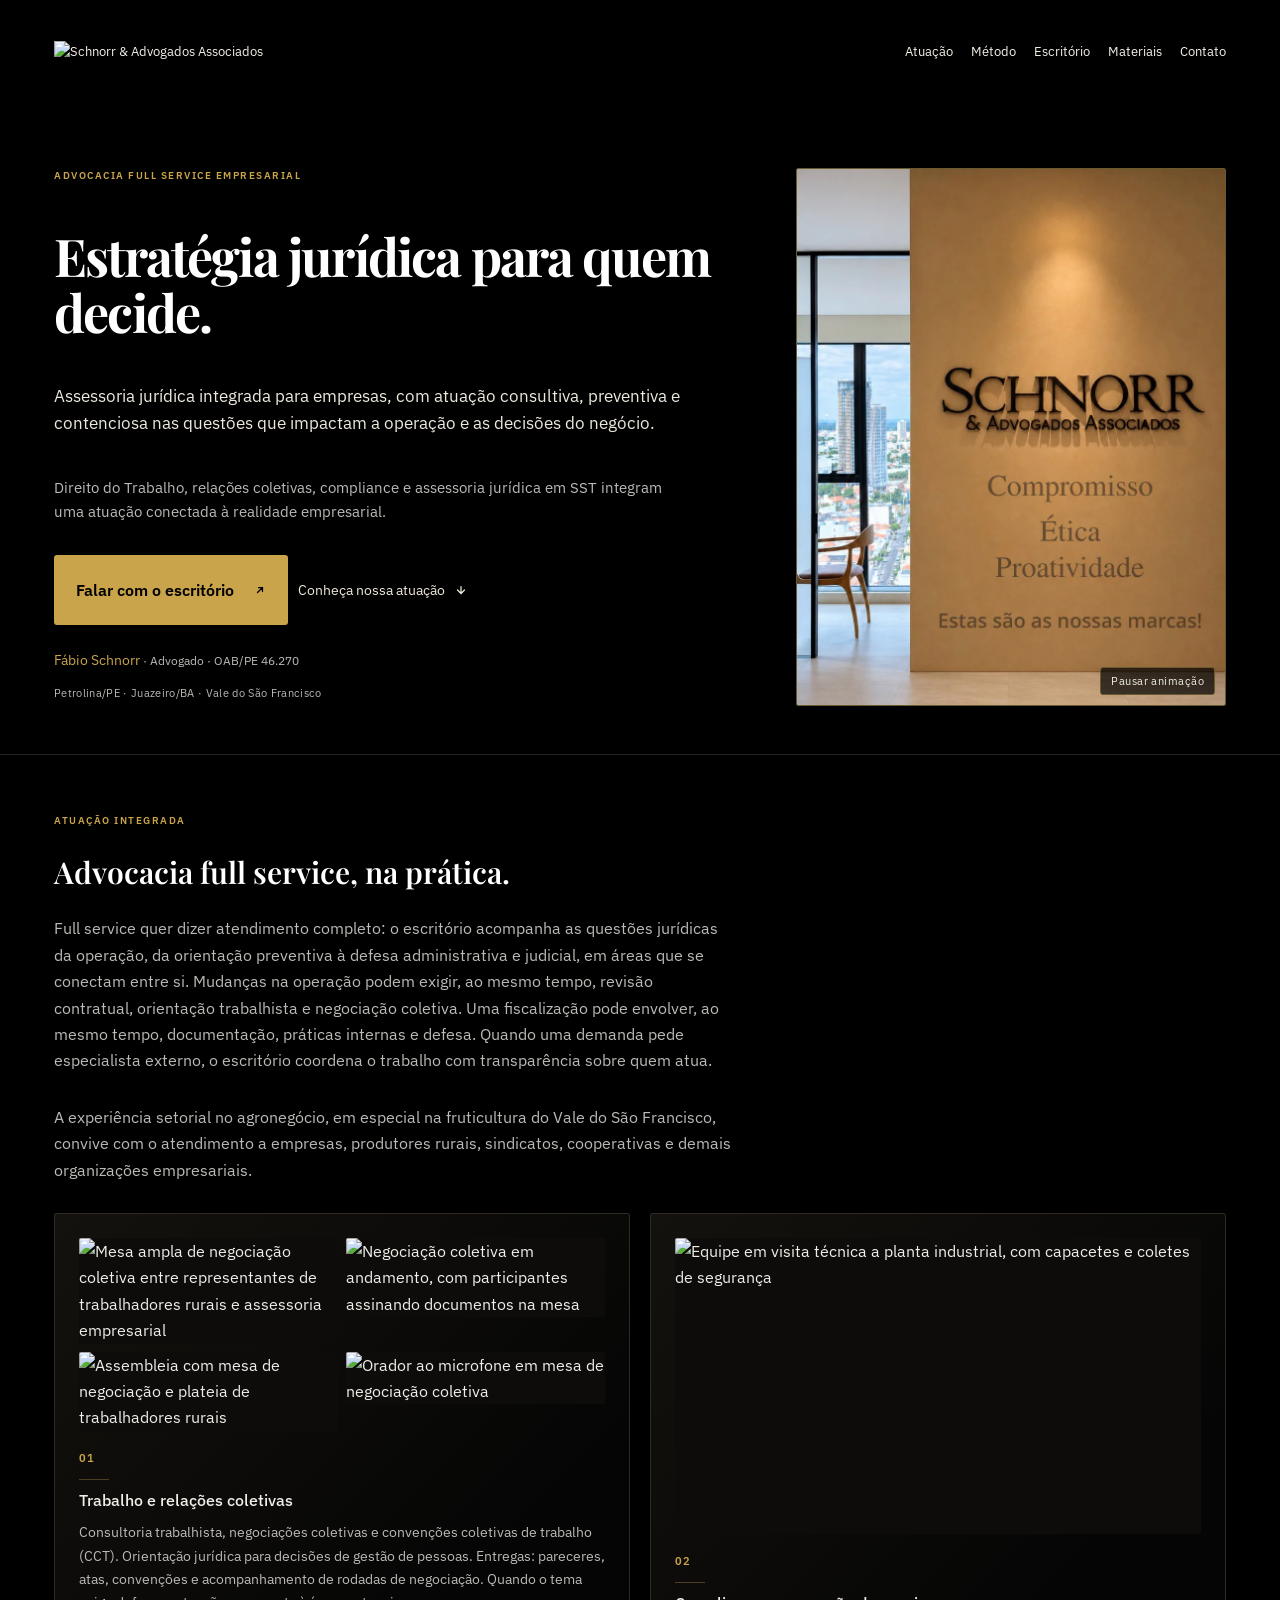
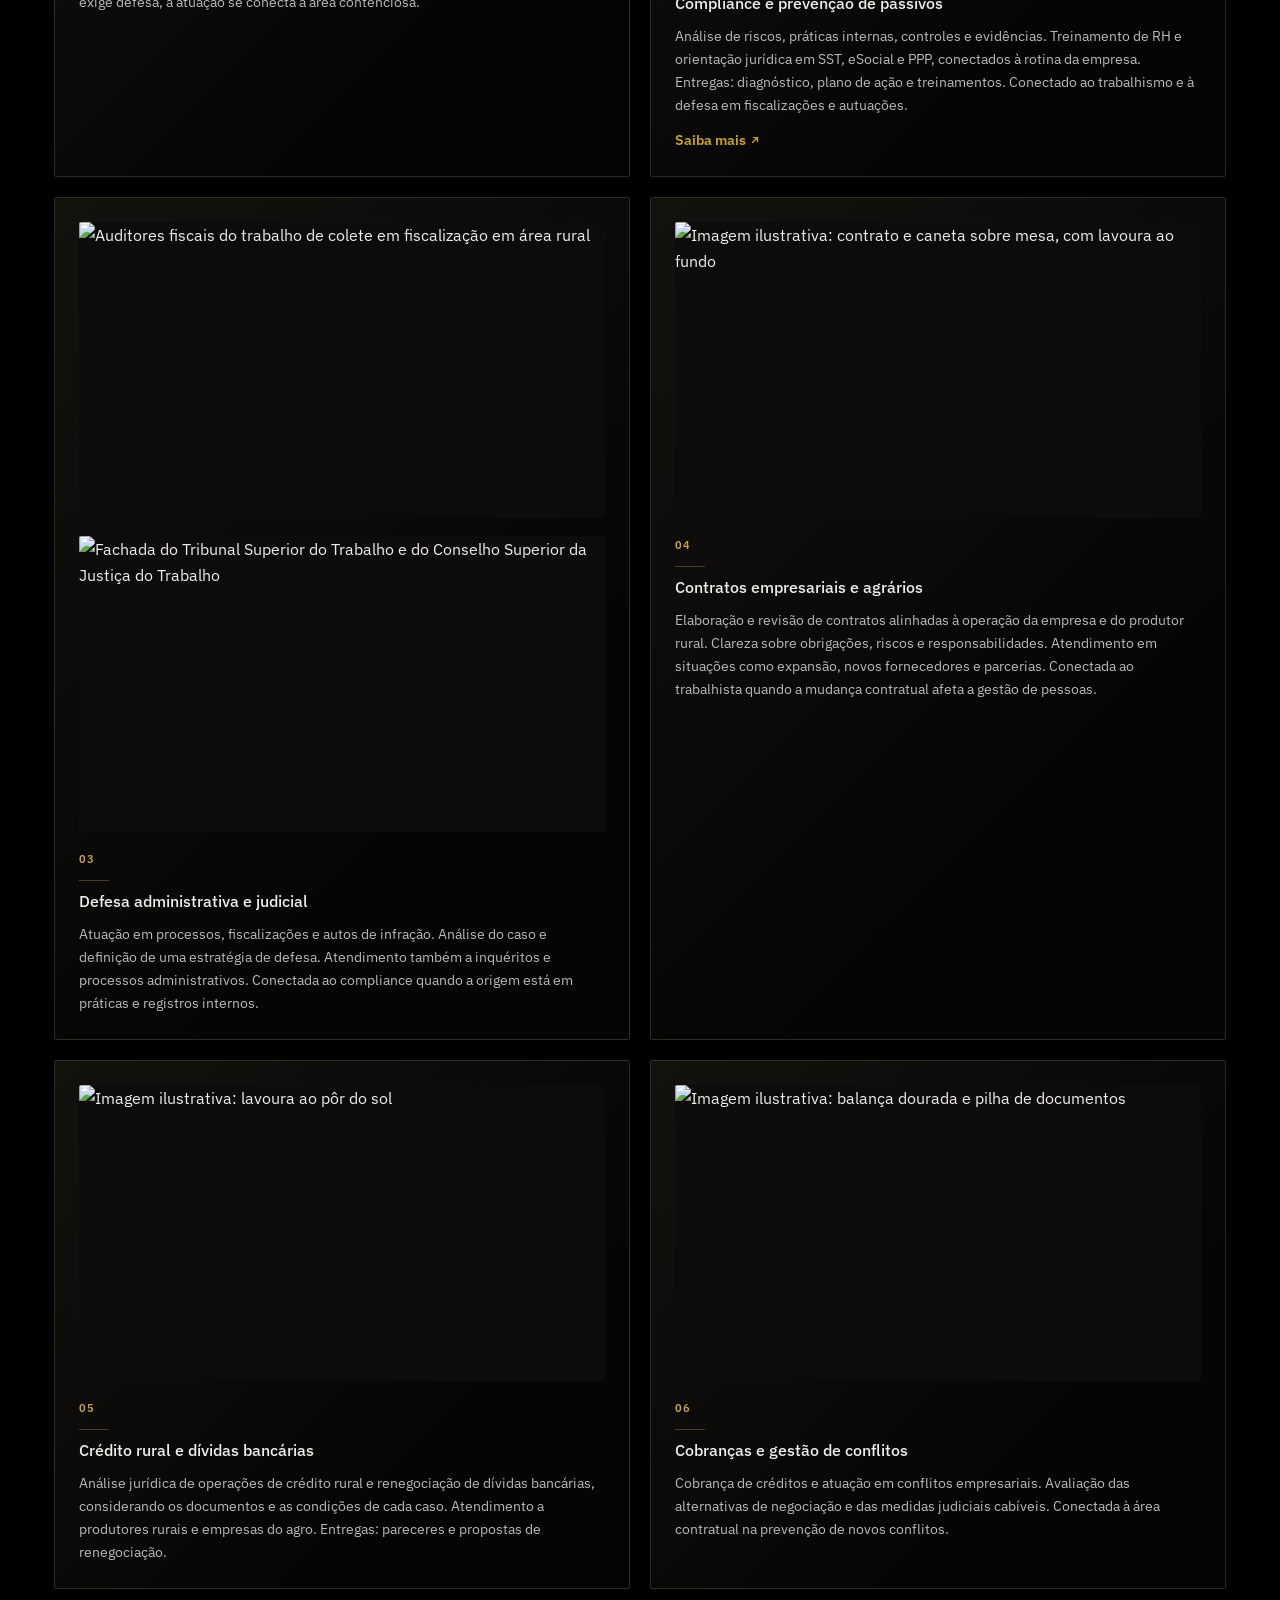
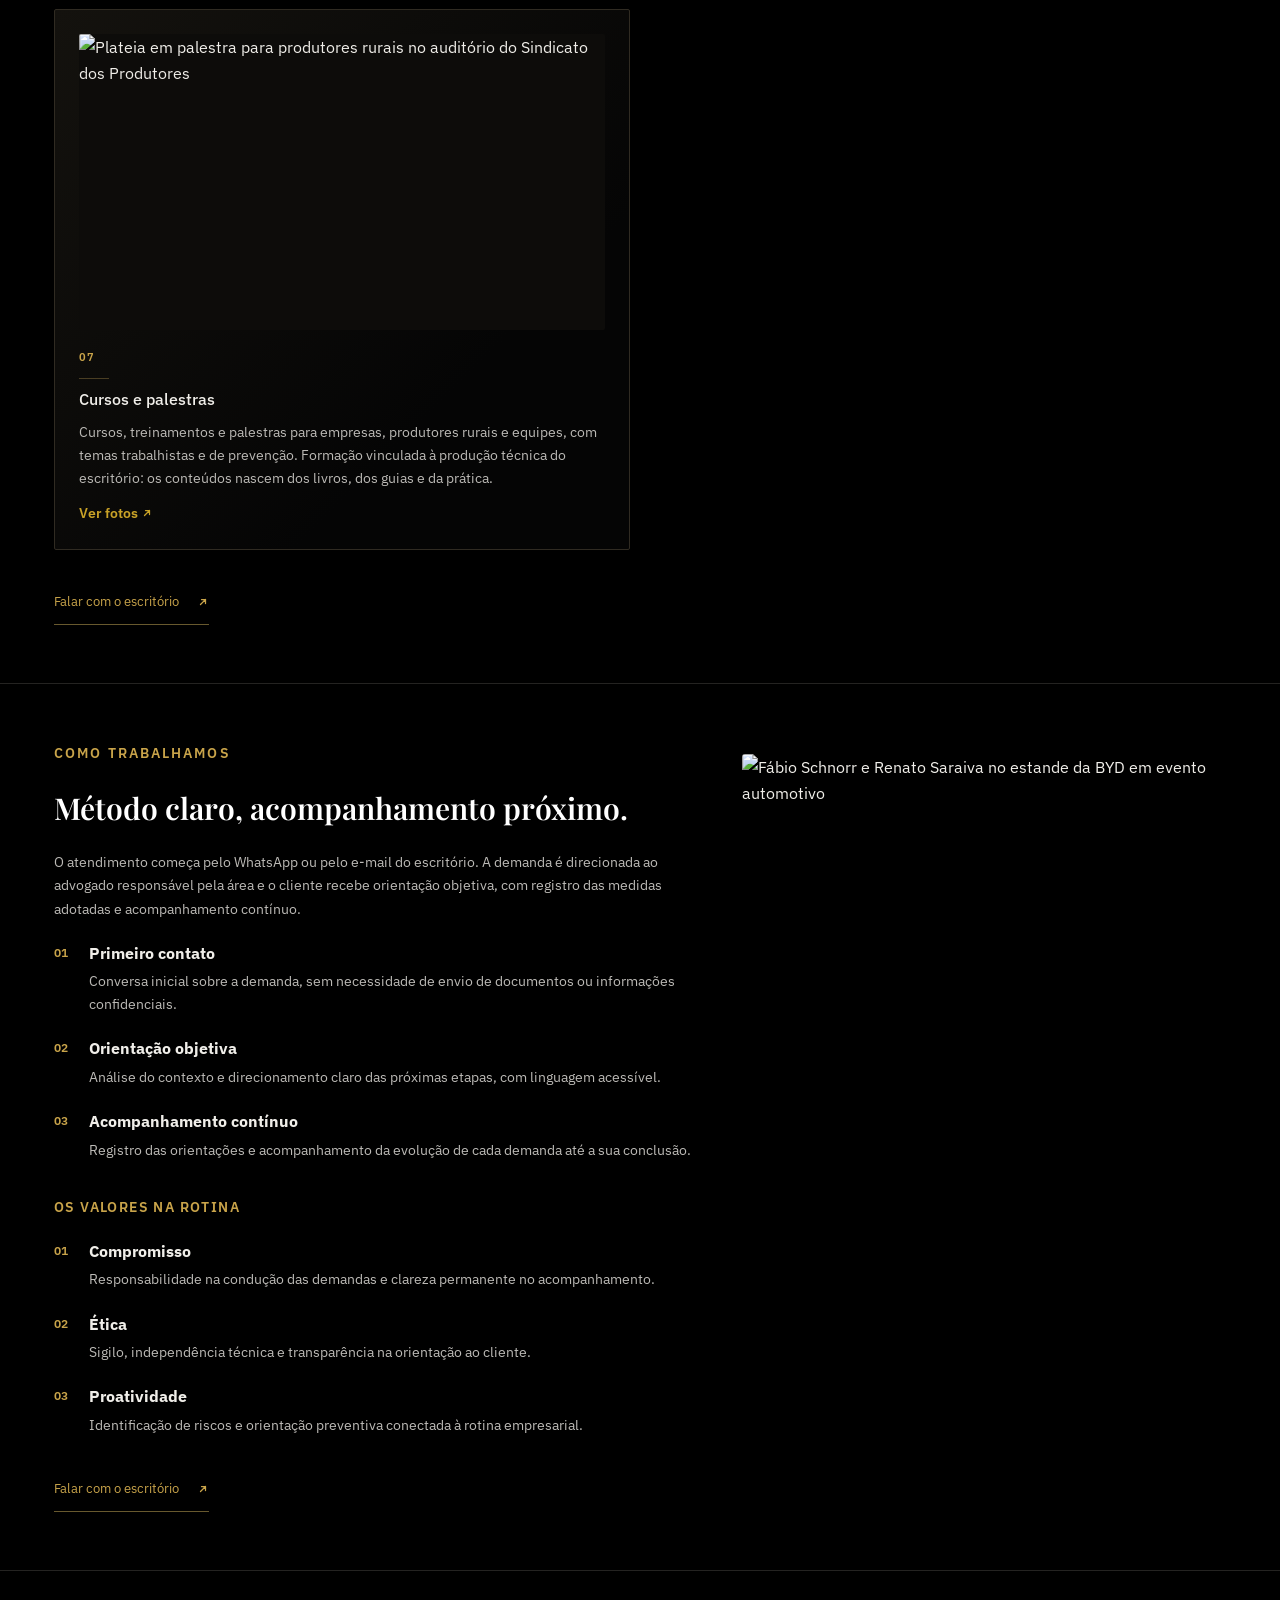
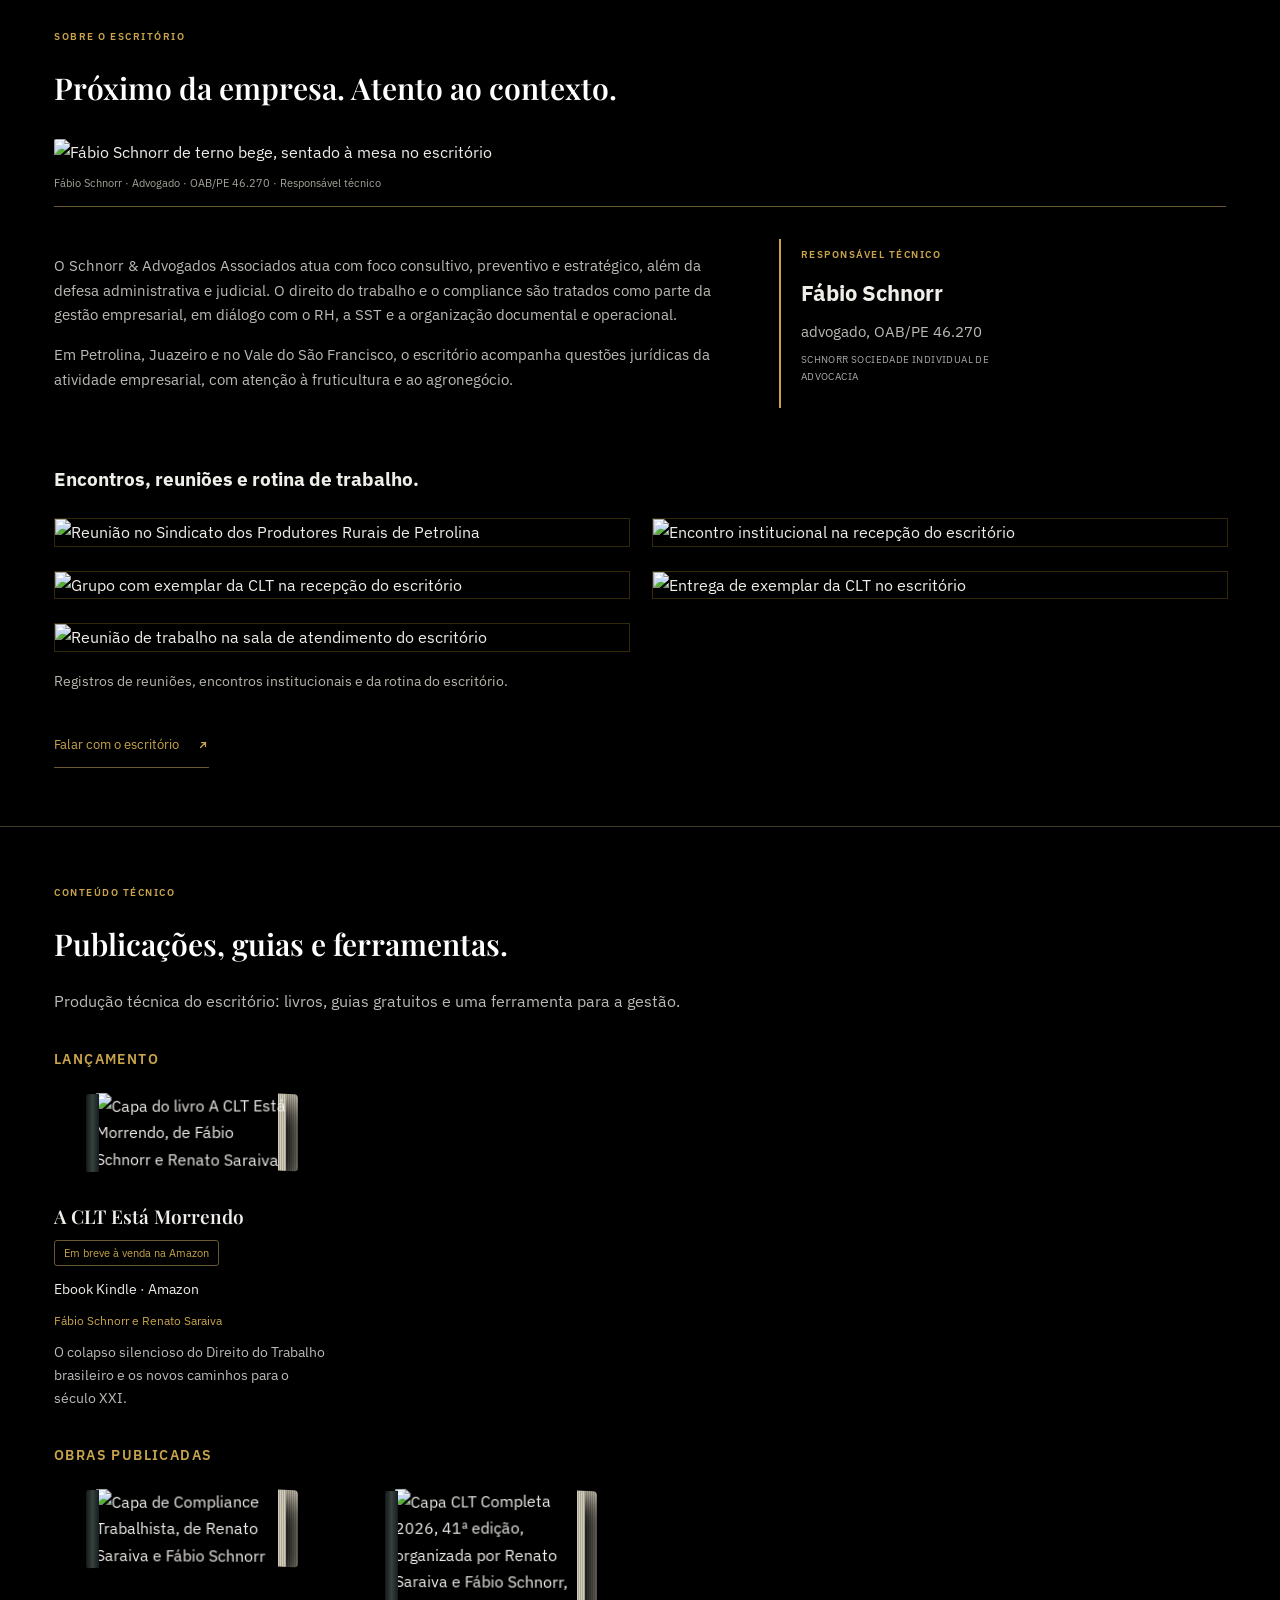
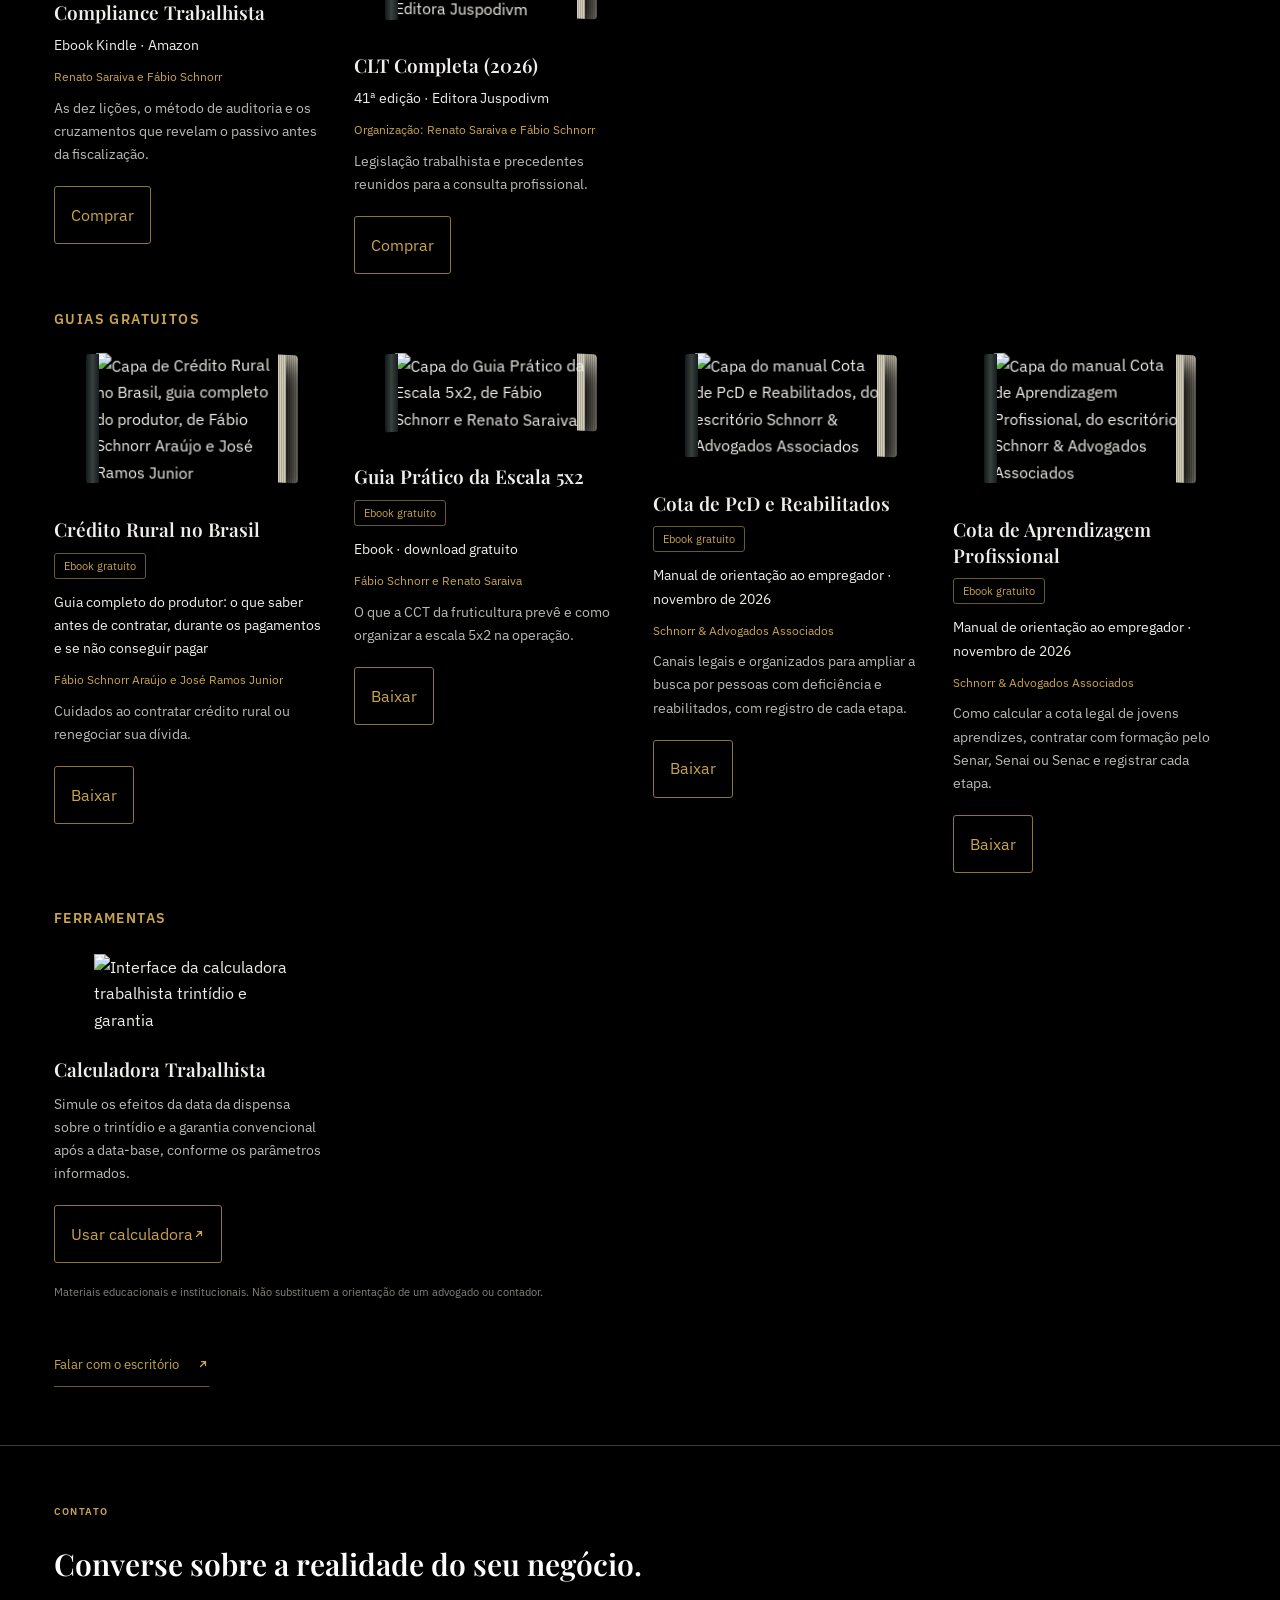
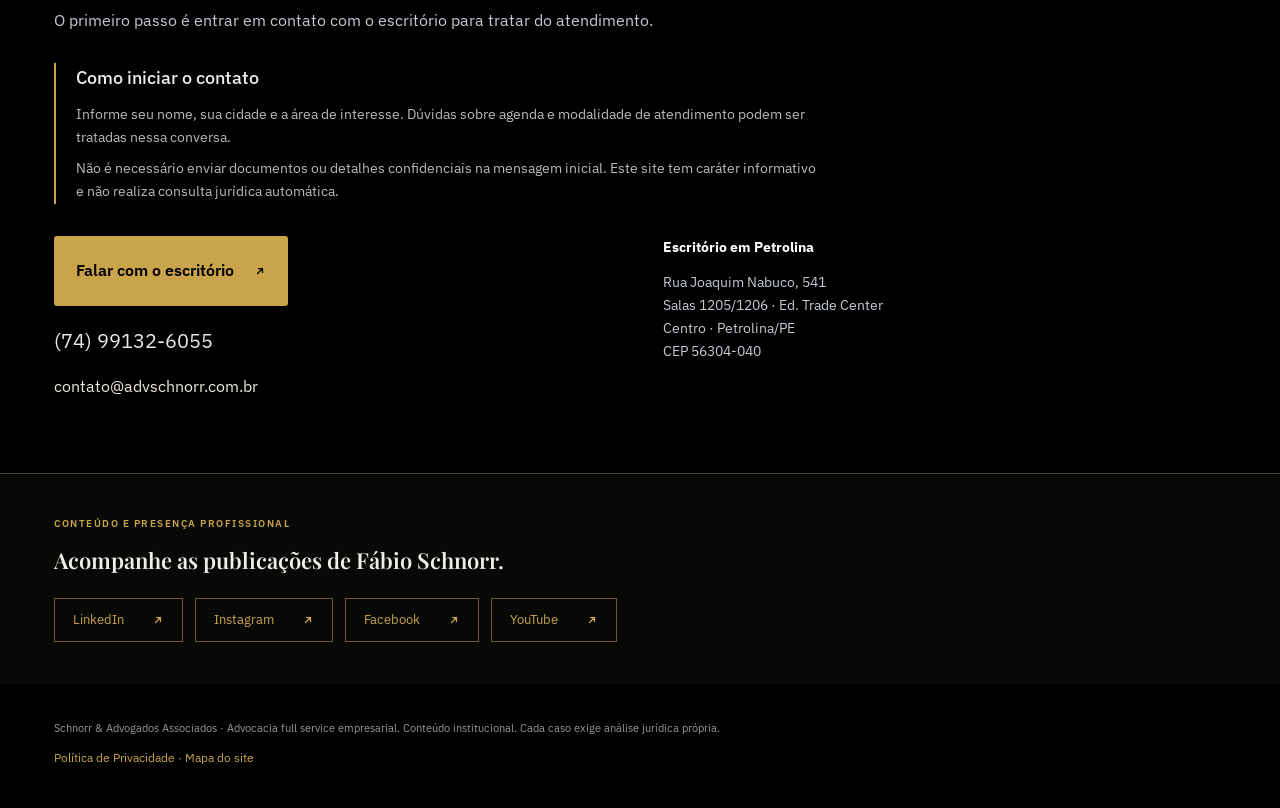
==== commit 43c9b2f8: "Update index.html" ====
--- a/index.html
+++ b/index.html
@@ -3,8 +3,15 @@
 <head>
 <meta charset="UTF-8">
 <meta name="viewport" content="width=device-width, initial-scale=1.0">
-<title>Schnorr &amp; Advogados Associados | Advocacia empresarial preventiva e estratégica</title>
-<meta name="description" content="Advocacia preventiva e estratégica para empresas, produtores rurais e associações empresariais em Petrolina/PE, Juazeiro/BA e no Vale do São Francisco.">
+<title>Schnorr &amp; Advogados Associados | Advocacia full service empresarial</title>
+<meta name="description" content="Advocacia full service empresarial: assessoria jurídica integrada, com atuação consultiva, preventiva, administrativa e judicial, para empresas, produtores rurais, sindicatos e cooperativas em Petrolina/PE, Juazeiro/BA e no Vale do São Francisco.">
+<link rel="canonical" href="https://advschnorr.com.br/">
+<meta property="og:type" content="website">
+<meta property="og:title" content="Schnorr &amp; Advogados Associados | Advocacia full service empresarial">
+<meta property="og:description" content="Assessoria jurídica integrada para empresas, com atuação consultiva, preventiva e contenciosa. Petrolina/PE, Juazeiro/BA e Vale do São Francisco.">
+<meta property="og:url" content="https://advschnorr.com.br/">
+<meta property="og:locale" content="pt_BR">
+<meta name="twitter:card" content="summary">
 <link rel="icon" href="[data-uri]">
 <link rel="preconnect" href="https://fonts.googleapis.com">
 <link rel="preconnect" href="https://fonts.gstatic.com" crossorigin>
--- a/styles.css
+++ b/styles.css
@@ -0,0 +1,67 @@
+html,body,#root{margin:0;min-height:100%;scroll-behavior:smooth}body{background:var(--ds-page)}.schnorr{--navy:#18243A;--gold:#C9A44A;--deepgold:#8B6914;color:var(--navy);margin:-24px;line-height:1.65}.masthead{background:var(--navy);padding:28px 30px;display:flex;align-items:center;justify-content:space-between;gap:30px}.logo{width:205px;height:auto;display:block}.masthead nav{display:flex;gap:23px}.masthead a{color:#f4f1e9;text-decoration:none;font-size:13px;min-height:44px;display:inline-flex;align-items:center}.hero{background:var(--navy);color:#f8f7f2;padding:48px 30px 38px;position:relative}.eyebrow{color:var(--deepgold);font-size:10px;font-weight:600;letter-spacing:.15em;margin:0 0 22px;line-height:1.65}.hero .eyebrow,.contact .eyebrow{color:var(--gold)}.hero h1{color:#fff!important;font-size:clamp(36px,5.1vw,58px)!important;line-height:1.08!important;max-width:700px;letter-spacing:-.035em!important}.hero header{margin:0}.hero header p{color:#ede9df!important;font-size:18px!important;line-height:1.6!important;max-width:670px}.hero-detail{max-width:640px;color:#c4cbd5;margin:20px 0 30px;font-size:15px}.actions{display:flex;align-items:center;flex-wrap:wrap;gap:20px}.actions>a:first-child,.contact-grid>div>a:first-child{display:inline-flex;gap:20px;align-items:center;justify-content:center;background:var(--gold);color:var(--navy)!important;min-height:50px;padding:10px 22px;text-decoration:none!important;font-weight:600;border-radius:3px}.quiet{color:#eee8db;text-decoration:none;font-size:14px;min-height:44px;display:flex;align-items:center;gap:10px}.local{margin:35px 0 0;color:#b4bdcb;font-size:11px;letter-spacing:.03em}.section{padding:48px 30px;scroll-margin-top:15px}.section h2{color:var(--navy)!important;font-size:30px!important;line-height:1.22!important;max-width:650px}.section-intro{color:#555;max-width:680px;margin:16px 0 30px}.area-grid{display:grid;grid-template-columns:1fr;gap:0 30px}.area-grid article{padding:24px 0;border-top:1px solid #e7e4df}.number{font-size:11px;letter-spacing:.12em;color:var(--deepgold);font-weight:600}.area-grid h3,.steps h3{font-size:16px;line-height:1.35;margin:10px 0}.area-grid p,.steps p{color:#555;font-size:14px;margin:0}.prevention{background:#f8f7f3;display:grid;gap:32px}.prevention p{font-size:14px}.steps>div{position:relative;padding-left:35px;margin-top:22px}.steps span{position:absolute;left:0;top:0;color:var(--deepgold);font-size:12px;font-weight:600}.steps h3{margin:0 0 6px}.prevention figure{margin:0}.prevention figure img{width:100%;max-height:470px;object-fit:cover;display:block;border-radius:3px}.prevention figcaption{font-size:10px;color:#686868;line-height:1.5;margin-top:10px}.about-grid{display:grid;gap:30px}.about-grid p{font-size:15px}.about-grid aside{padding:0 0 0 20px;border-left:2px solid var(--gold)}.about-grid aside .eyebrow{margin-bottom:12px;font-size:10px}.about-grid aside h3{font-size:22px;margin:0}.about-grid aside p{margin:8px 0}.legal-name{font-size:10px!important;letter-spacing:.04em;color:#555;max-width:230px}.contact{background:var(--navy);color:#e6e9ed}.contact h2{color:#fff!important}.contact .section-intro{color:#c4cbd5}.contact-grid{display:grid;gap:32px}.contact-grid a{color:#ede8dc;text-decoration:none;overflow-wrap:anywhere}.phone{font-size:20px;margin:18px 0 8px}.contact-grid address{font-size:14px;font-style:normal;color:#c4cbd5}.contact-grid address strong{display:inline-block;color:#fff;margin-bottom:12px}.schnorr>footer,.schnorr>.file-closing{padding:22px 30px!important;margin:0!important;font-size:11px!important;color:#666!important}a:focus-visible{outline:3px solid var(--gold);outline-offset:5px}a:hover{opacity:.86}@media(min-width:768px){.schnorr{margin:-36px}.masthead{padding:30px 54px}.logo{width:230px}.hero{padding:64px 54px 48px}.section{padding:58px 54px}.area-grid{grid-template-columns:1fr 1fr}.prevention{grid-template-columns:1.15fr .85fr;align-items:start}.prevention figure{padding-top:12px}.about-grid{grid-template-columns:1.5fr 1fr;gap:54px}.contact-grid{grid-template-columns:1fr 1fr;gap:45px}.schnorr>footer,.schnorr>.file-closing{padding:24px 54px!important}}@media(max-width:430px){.masthead{padding:24px;flex-direction:column;gap:12px;align-items:flex-start}.logo{width:185px}.masthead nav{gap:24px}.masthead a{font-size:12px}.hero{padding:26px 24px 36px}.hero .eyebrow{font-size:9px;letter-spacing:.11em}.hero header p{font-size:17px!important}.section{padding:40px 24px}.section h2{font-size:28px!important}.actions{gap:10px}.actions>a:first-child{width:100%;box-sizing:border-box}.local{font-size:10px}.contact-grid>div>a:first-child{width:100%;box-sizing:border-box}.schnorr>footer,.schnorr>.file-closing{padding:24px!important}}
+.schnorr .quiet{color:#eee8db!important;text-decoration:none!important}.masthead a{color:#f4f1e9!important}.contact-grid a{color:#ede8dc!important}
+/* Direção atemporal: preto, dourado e tipografia sóbria. */
+.schnorr{--navy:#000;background:#000;color:#f0eee9}.masthead,.hero,.contact,.prevention,.section{background:#000}.section h2{color:#fff!important}.section-intro,.area-grid p,.steps p,.about-grid p,.prevention p{color:#bcbab6}.area-grid h3,.steps h3,.about-grid h3{color:#f0eee9}.area-grid article{border-color:#282623}.section .eyebrow,.number,.steps span{color:#C9A44A}.about-grid aside .legal-name{color:#aaa}.prevention figcaption{color:#999}.schnorr>footer,.schnorr>.file-closing{background:#000;color:#999!important}.practice,.prevention,.about{border-top:1px solid #242321}.contact{border-top:1px solid #423c2b}.hero-detail,.local{color:#bcbab6}.logo{background:#000}
+@keyframes sectionReveal{from{opacity:.35;transform:translateY(12px)}to{opacity:1;transform:translateY(0)}}
+.section.reveal{animation:sectionReveal .55s cubic-bezier(.2,.7,.2,1) both}
+.schnorr a{transition:opacity .18s ease,background-color .18s ease,color .18s ease}
+@media(prefers-reduced-motion:reduce){html,body,#root{scroll-behavior:auto}.section.reveal{animation:none}.schnorr a{transition:none}}
+.publications{border-top:1px solid #242321}.book-grid{display:grid;grid-template-columns:1fr;gap:42px}.book-grid article{max-width:420px}.book-grid img{display:block;width:100%;max-width:290px;height:auto;margin:0 auto 24px}.book-grid h3{color:#f0eee9;font-size:21px;line-height:1.35;margin:0 0 8px}.book-grid p{font-size:14px;color:#bcbab6;margin:10px 0 0}.book-grid .authors{color:#C9A44A;font-size:12px}.book-grid .edition{color:#f0eee9;margin:0;font-size:14px}@media(min-width:768px){.book-grid{grid-template-columns:1fr 1fr;gap:44px}.book-grid img{margin-left:0;max-width:280px}}
+/* Simulação editorial leve: arte da capa intacta na frente, lombada e páginas. */
+.book-mockup{position:relative;width:248px;max-width:85%;margin:14px auto 32px;perspective:1100px;isolation:isolate}
+.book-mockup img{width:100%;max-width:none!important;margin:0!important;position:relative;z-index:2;transform:rotateY(-10deg);transform-origin:left center;box-shadow:12px 12px 24px #000;border-radius:1px 3px 3px 1px}
+.book-mockup:before{content:"";position:absolute;left:-10px;top:1%;bottom:1%;width:13px;background:linear-gradient(90deg,#11191c,#39413c,#141c20);transform:skewY(-2deg);z-index:3;border-radius:2px 0 0 2px}
+.book-mockup:after{content:"";position:absolute;right:-12px;top:1.5%;bottom:1.5%;width:20px;background:repeating-linear-gradient(90deg,#d1cbb9 0px,#d1cbb9 1px,#8c8679 2px);transform:skewY(3deg);z-index:1;border-radius:0 4px 4px 0}
+.book-grid .mockup-note{font-size:10px;color:#85827c;margin-top:12px}
+@media(min-width:960px){.book-grid{grid-template-columns:repeat(3,minmax(0,1fr));gap:34px}.book-mockup{width:235px}.book-grid h3{font-size:20px}}
+.book-grid .free-badge{display:inline-block;color:#C9A44A;border:1px solid #68592e;border-radius:3px;font-size:11px;padding:3px 9px;margin:0 0 12px}
+@media(min-width:768px){.book-grid{grid-template-columns:repeat(2,minmax(0,1fr));gap:52px}.book-mockup{width:260px;max-width:85%;margin-left:auto;margin-right:auto}}
+.publisher-book{width:270px;max-width:90%;margin:0 auto 32px;height:398px;display:flex;align-items:center;justify-content:center}.publisher-book img{width:100%;max-width:none!important;height:100%;object-fit:contain;margin:0!important}
+@media(min-width:960px){.book-grid{grid-template-columns:repeat(3,minmax(0,1fr));gap:34px}.book-mockup{width:225px}.publisher-book{height:362px;width:250px}}
+.book-grid article>a{display:inline-flex;margin-top:20px;min-height:44px;align-items:center;border:1px solid #8b7539;color:#C9A44A!important;padding:6px 16px;text-decoration:none!important;border-radius:3px}
+.publisher-book{height:398px}.publisher-book img{width:auto;max-width:100%!important}@media(min-width:960px){.publisher-book{height:362px}}
+/* Clareza no primeiro contato, com acesso permanente e sem promessas. */
+.hero-identity{font-size:14px;color:#C9A44A;margin:28px 0 0}.hero-identity span{color:#bcbab6;font-size:12px}.hero .local{margin-top:12px}.first-contact{border-left:2px solid #C9A44A;padding:0 0 0 20px;max-width:740px;margin:0 0 32px}.first-contact h3{font-size:18px;font-weight:500;margin:0 0 10px;color:#f0eee9}.first-contact p{color:#bcbab6;font-size:14px;margin:8px 0}.persistent-contact{position:fixed;bottom:22px;right:24px;z-index:20;background:#C9A44A;color:#000!important;border:1px solid #e2c77b;border-radius:3px;padding:12px 18px;min-height:44px;box-sizing:border-box;display:flex;align-items:center;gap:12px;font-size:13px;font-weight:600;text-decoration:none!important;box-shadow:0 4px 18px #0009}.schnorr>footer,.schnorr>.file-closing{padding-bottom:90px!important}.masthead nav{flex-wrap:wrap;gap:18px}.persistent-contact:hover{opacity:1;background:#dfbd63}@media(max-width:430px){.masthead nav{gap:16px}.masthead a{font-size:11px}.persistent-contact{left:16px;right:16px;bottom:max(14px,env(safe-area-inset-bottom));justify-content:center;font-size:14px}.hero-identity span{display:block;margin-top:4px}.schnorr>footer,.schnorr>.file-closing{padding-bottom:100px!important}}@media(prefers-reduced-motion:reduce){.persistent-contact{transition:none}}
+
+.section-contact{display:inline-flex;align-items:center;gap:18px;color:#C9A44A!important;text-decoration:none!important;min-height:44px;border-bottom:1px solid #68592e;margin-top:30px;font-size:13px}.schnorr>footer,.schnorr>.file-closing{padding-bottom:28px!important}
+
+/* Referência visual: cartões discretos e encerramento editorial com redes. */
+.area-grid{gap:16px}.area-grid article{border:1px solid #302b22;background:linear-gradient(135deg,#14120e,#050505 70%);padding:24px;box-sizing:border-box;border-radius:2px}.area-grid article h3{font-weight:500}.area-grid .number{display:block;padding-bottom:12px;border-bottom:1px solid #4a3e23;width:30px}.social-presence{padding:38px 30px;background:#080807;border-top:1px solid #423c2b}.social-presence .eyebrow{color:#C9A44A;margin-bottom:14px}.social-presence h3{font-size:22px;font-weight:400;line-height:1.35;max-width:650px;margin:0 0 22px;color:#f0eee9}.social-links{display:flex;gap:12px;flex-wrap:wrap}.social-links a{color:#C9A44A!important;min-height:44px;box-sizing:border-box;padding:10px 18px;border:1px solid #68592e;text-decoration:none!important;display:inline-flex;align-items:center;gap:28px;font-size:13px}.social-links a:hover{background:#211c12;opacity:1}@media(min-width:768px){.area-grid{gap:20px}.social-presence{padding:42px 54px}}@media(max-width:430px){.social-presence{padding:36px 24px}.area-grid article{padding:22px}.social-links a{flex:1;justify-content:space-between}}
+@media(max-width:430px){.social-links{display:grid;grid-template-columns:repeat(2,minmax(0,1fr));gap:12px}.social-links a{min-width:0;gap:12px;justify-content:space-between}}
+/* Fotografias reais, preservadas em cores e sem retoques de rosto. */
+.professional-lead{margin:28px 0 32px;border-bottom:1px solid #68592e;padding-bottom:14px}.professional-lead img{display:block;width:100%;height:auto;max-height:580px;object-fit:cover;object-position:50% 40%;border-radius:2px}.professional-lead figcaption,.professional-gallery figcaption{color:#a7a39b;font-size:11px;line-height:1.5;margin-top:10px}.professional-gallery{display:grid;grid-template-columns:1fr;gap:24px;margin-top:32px}.professional-gallery figure{margin:0}.professional-gallery img{width:100%;display:block;aspect-ratio:4/3;object-fit:cover;object-position:center;border-radius:2px}@media(min-width:768px){.professional-gallery{grid-template-columns:1fr 1fr;gap:22px}.professional-lead{margin-top:32px}}@media(max-width:430px){.professional-lead img{height:auto;object-fit:contain}.professional-gallery img{aspect-ratio:auto;height:auto;object-fit:contain}.professional-gallery{gap:24px}}
+
+/* Retrato de abertura, sem texto sobre o rosto. */
+.hero-with-portrait{display:grid;grid-template-columns:1fr;gap:24px}.hero-heading,.hero-body{min-width:0}.hero-portrait{margin:0;overflow:hidden;border-bottom:1px solid #68592e;border-radius:2px}.hero-portrait img{display:block;width:100%;height:420px;object-fit:cover;object-position:50% 38%}.hero-with-portrait .hero-detail{margin-top:0}.hero-with-portrait .hero-identity{margin-top:24px}
+@media(min-width:768px){.hero-with-portrait{grid-template-columns:minmax(0,1.3fr) minmax(0,.8fr);column-gap:42px;row-gap:18px;align-items:start}.hero-heading{grid-column:1;grid-row:1}.hero-body{grid-column:1;grid-row:2}.hero-portrait{grid-column:2;grid-row:1/3}.hero-portrait img{height:580px;object-position:50% 50%}.hero-with-portrait h1{font-size:clamp(36px,4.3vw,52px)!important}.hero-with-portrait .actions{gap:10px}.hero-with-portrait header p{font-size:17px!important}}
+/* Materiais gratuitos: cartões de ferramentas com links. */
+.materials{border-top:1px solid #423c2b}.tool-grid{display:grid;grid-template-columns:1fr;gap:16px}.tool-grid article{border:1px solid #4a3e23;background:linear-gradient(135deg,#191408,#050505 70%);padding:26px;box-sizing:border-box;border-radius:2px;display:flex;flex-direction:column}.tool-grid .number{display:block;padding-bottom:12px;border-bottom:1px solid #4a3e23;width:30px;font-size:11px;letter-spacing:.12em;color:#C9A44A;font-weight:600}.tool-grid h3{font-size:19px;font-weight:500;line-height:1.35;margin:14px 0 10px;color:#f0eee9}.tool-grid p{color:#bcbab6;font-size:14px;margin:0 0 20px}.tool-link{margin-top:auto;display:inline-flex;align-items:center;justify-content:center;gap:16px;min-height:48px;padding:10px 18px;background:#C9A44A;color:#000!important;font-weight:600;font-size:13px;text-decoration:none!important;border-radius:3px}.tool-link:hover{opacity:1;background:#dfbd63}.tool-note{font-size:11px;color:#85827c;margin-top:20px;max-width:640px}@media(min-width:768px){.tool-grid{grid-template-columns:1fr 1fr;gap:22px}}
+/* Grade de livros com quatro obras. */
+@media(min-width:960px){.book-grid{grid-template-columns:repeat(4,minmax(0,1fr));gap:26px}.book-mockup{width:190px}.publisher-book{height:340px;width:210px}.book-grid h3{font-size:19px}}
+@media(min-width:768px) and (max-width:959px){.book-mockup{width:220px}.publisher-book{height:340px;width:230px}}
+
+/* Espelho estático: base própria, sem o shell do Instinct Files. */
+html{scroll-behavior:smooth}
+body{margin:0;background:#000;font-family:'IBM Plex Sans',system-ui,-apple-system,'Segoe UI',Arial,sans-serif;color:#f0eee9;-webkit-font-smoothing:antialiased}
+.schnorr{margin:0!important}
+h1,h2{font-family:'Playfair Display',Georgia,'Times New Roman',serif!important;font-weight:600}
+.masthead a,.hero-detail,.section-intro,.area-grid p,.steps p,.about-grid p,.prevention p,.tool-grid p,.book-grid p,.first-contact p,.contact-grid,footer,.local,.hero-identity{font-family:'IBM Plex Sans',system-ui,-apple-system,'Segoe UI',Arial,sans-serif}
+.hero header h1{font-weight:700}
+.book-grid h3,.tool-grid h3,.social-presence h3{font-family:'Playfair Display',Georgia,'Times New Roman',serif;font-weight:600}
+footer{display:block}
+
+/* Reformulacao institucional - previa novembro 2026 */
+.visually-hidden{position:absolute;width:1px;height:1px;padding:0;margin:-1px;overflow:hidden;clip:rect(0 0 0 0);white-space:nowrap;border:0}
+.hero-media{position:relative;margin:0;grid-column:2;grid-row:1/3;aspect-ratio:4/5;overflow:hidden;border:1px solid #68592e;border-radius:2px;background:#0d0c0a}
+.hero-media img,.hero-media video{position:absolute;inset:0;width:100%;height:100%;object-fit:contain}
+.hero-video{opacity:0;transition:opacity .4s}
+.hero-video.ready{opacity:1}
+.video-toggle{position:absolute;right:10px;bottom:10px;background:rgba(0,0,0,.7);color:#f0eee9;border:1px solid #68592e;border-radius:3px;font-family:inherit;font-size:11px;letter-spacing:.04em;padding:6px 10px;cursor:pointer}
+.video-toggle:focus-visible{outline:2px solid #C9A44A;outline-offset:2px}
+.ico{display:inline-block;width:12px;height:12px;background:currentColor;vertical-align:-1px}
+.ico-ext{-webkit-mask:url("data:image/svg+xml,%3Csvg xmlns='http://www.w3.org/2000/svg' viewBox='0 0 24 24' fill='none' stroke='%23000' stroke-width='2.5' stroke-linecap='round'%3E%3Cpath d='M7 17 17 7M9 7h8v8'/%3E%3C/svg%3E") center/contain no-repeat;mask:url("data:image/svg+xml,%3Csvg xmlns='http://www.w3.org/2000/svg' viewBox='0 0 24 24' fill='none' stroke='%23000' stroke-width='2.5' stroke-linecap='round'%3E%3Cpath d='M7 17 17 7M9 7h8v8'/%3E%3C/svg%3E") center/contain no-repeat}
+.ico-down{-webkit-mask:url("data:image/svg+xml,%3Csvg xmlns='http://www.w3.org/2000/svg' viewBox='0 0 24 24' fill='none' stroke='%23000' stroke-width='2.5' stroke-linecap='round'%3E%3Cpath d='M12 5v14M5 12l7 7 7-7'/%3E%3C/svg%3E") center/contain no-repeat;mask:url("data:image/svg+xml,%3Csvg xmlns='http://www.w3.org/2000/svg' viewBox='0 0 24 24' fill='none' stroke='%23000' stroke-width='2.5' stroke-linecap='round'%3E%3Cpath d='M12 5v14M5 12l7 7 7-7'/%3E%3C/svg%3E") center/contain no-repeat}
+.subhead{margin:34px 0 8px;font-size:14px;letter-spacing:.1em;text-transform:uppercase;color:#C9A44A;font-weight:600}
+.footer-links{margin-top:10px;font-size:12px;color:#9a978f}
+.footer-links a{color:#C9A44A;text-decoration:none}
+@media (max-width:860px){.hero-media{grid-column:1;grid-row:auto;max-width:340px}}
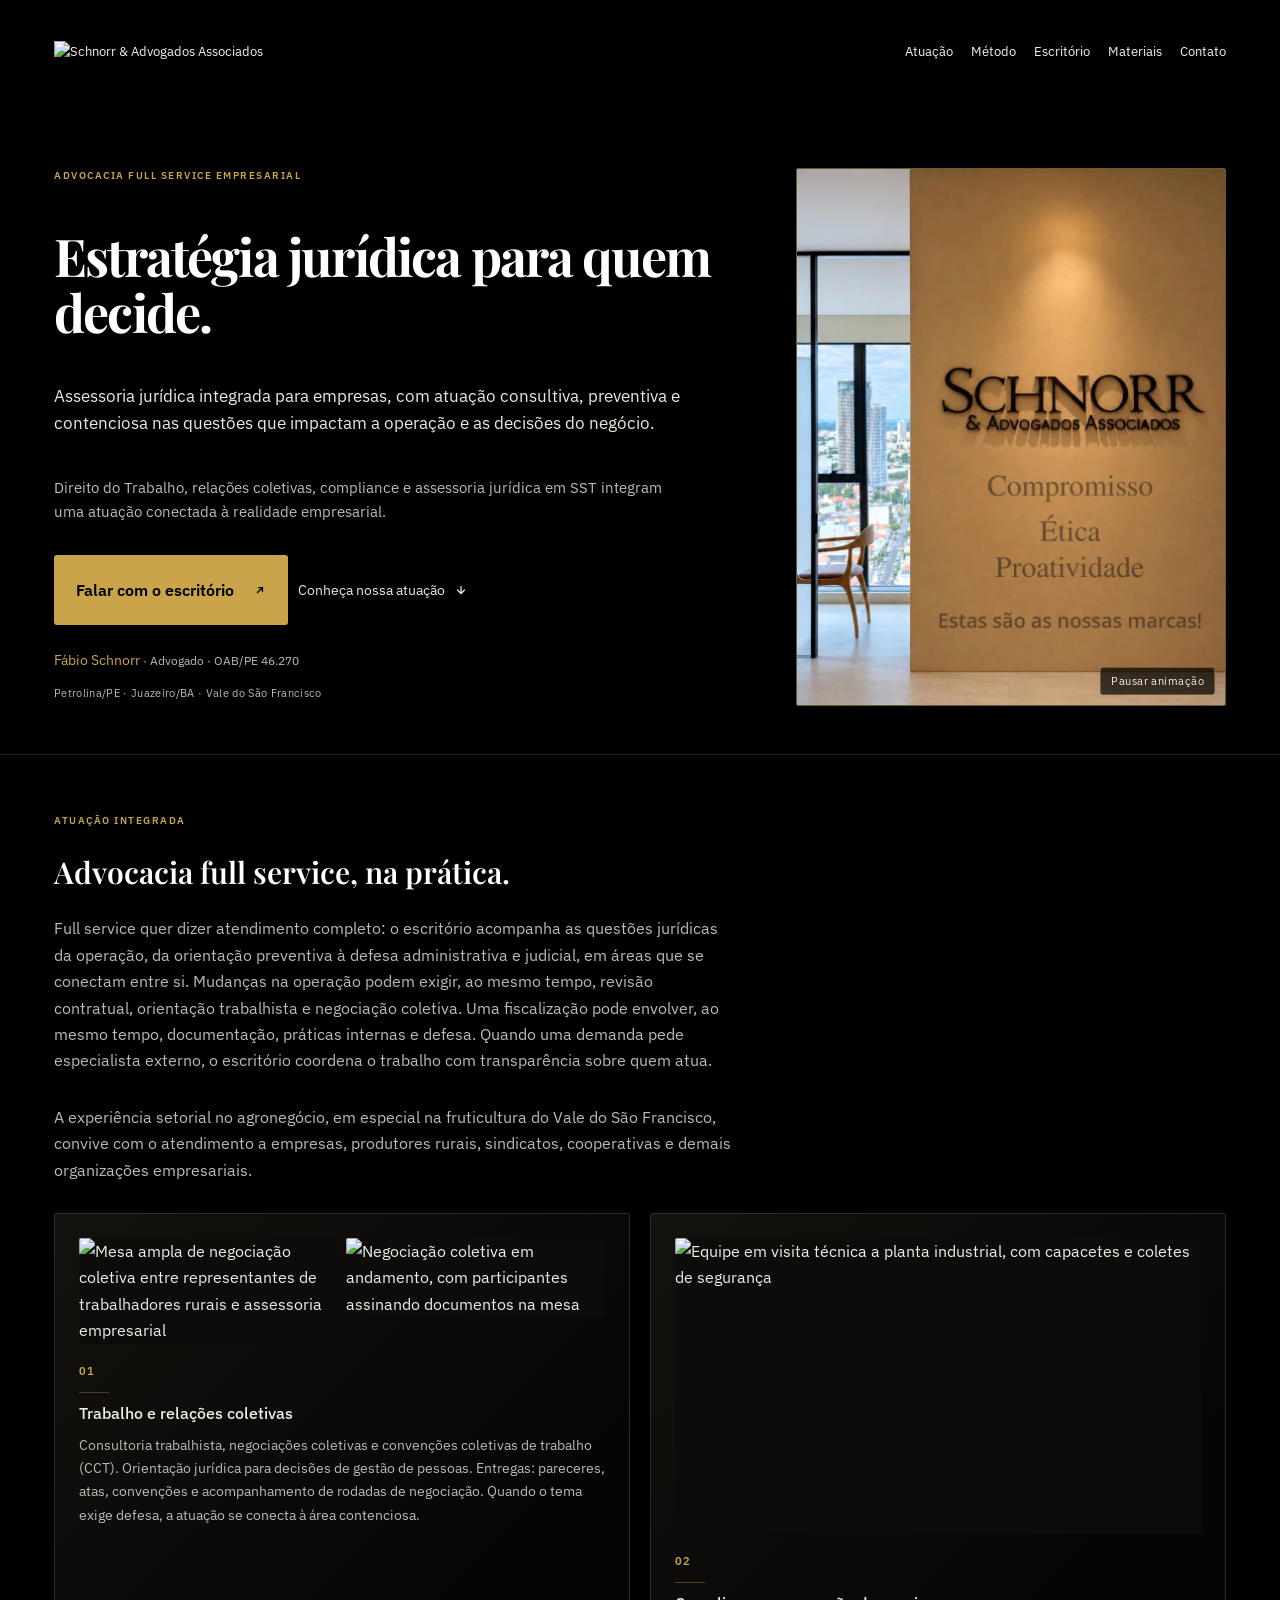
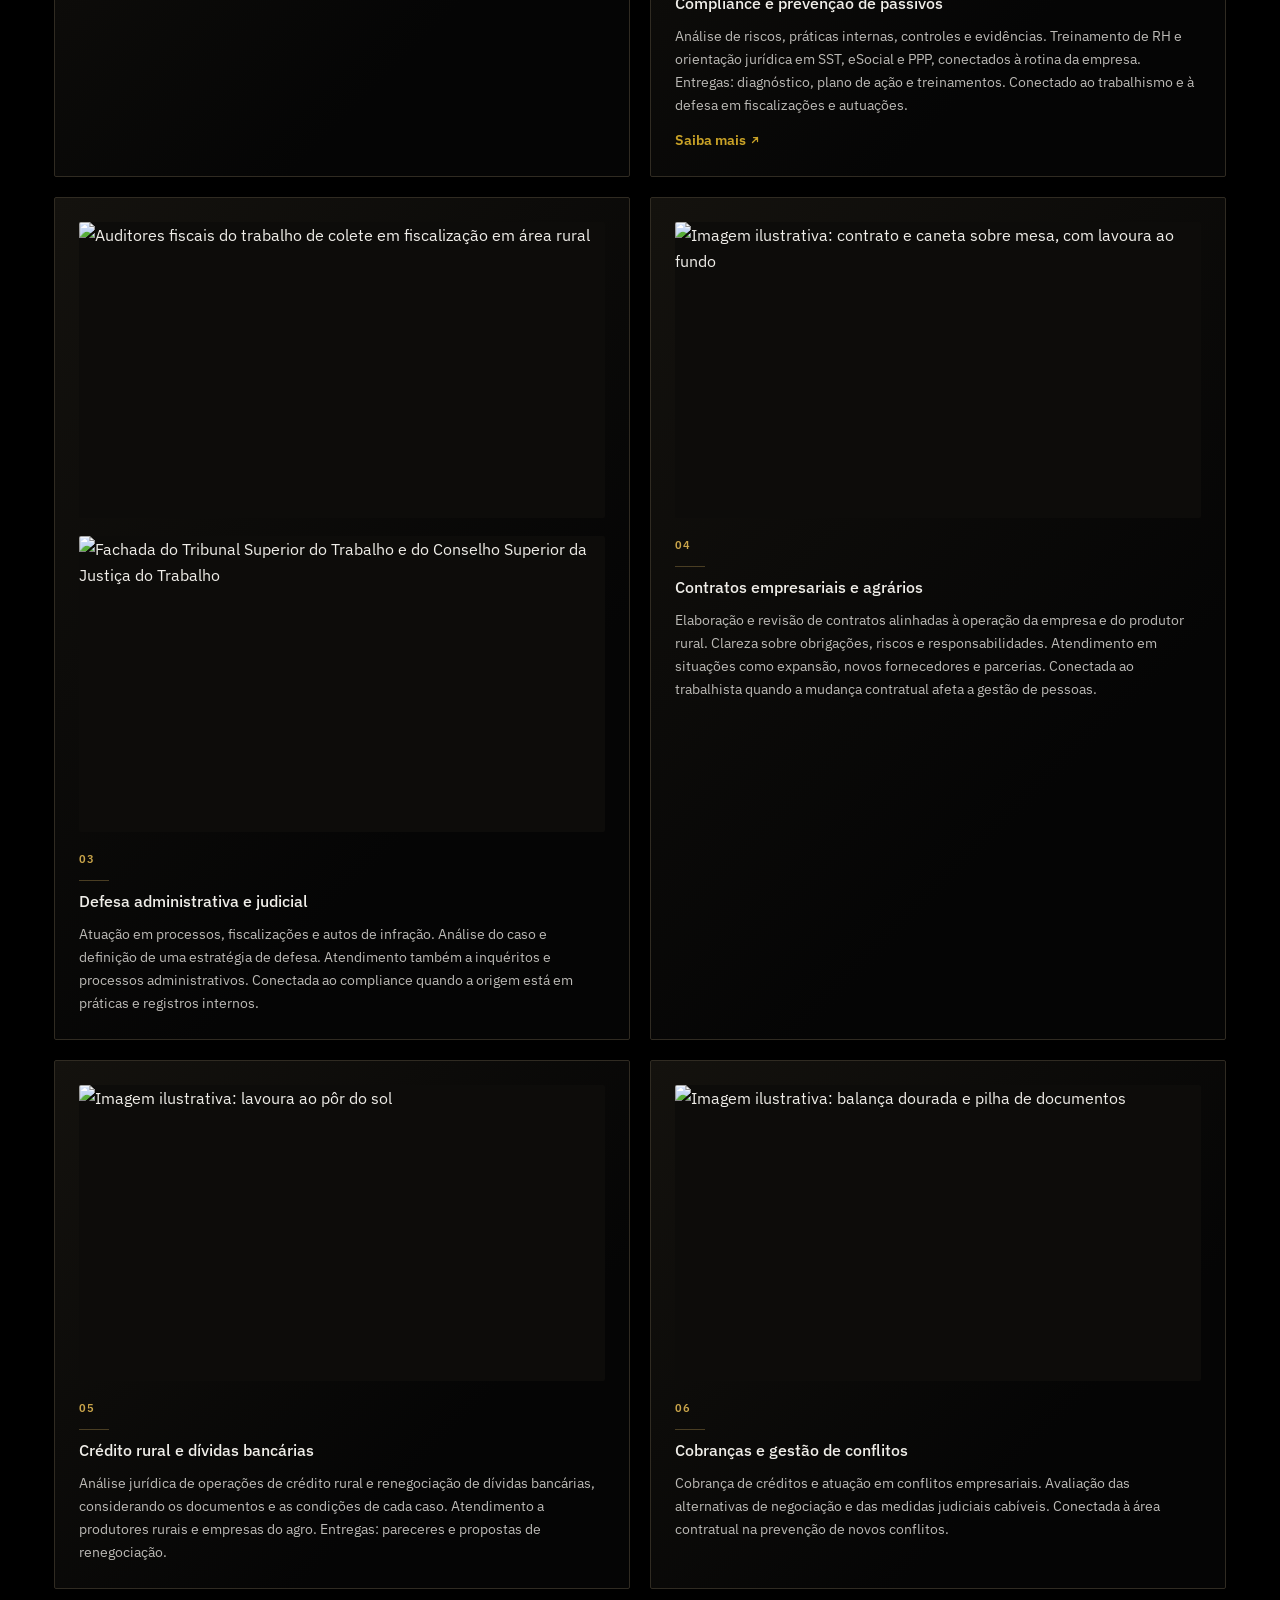
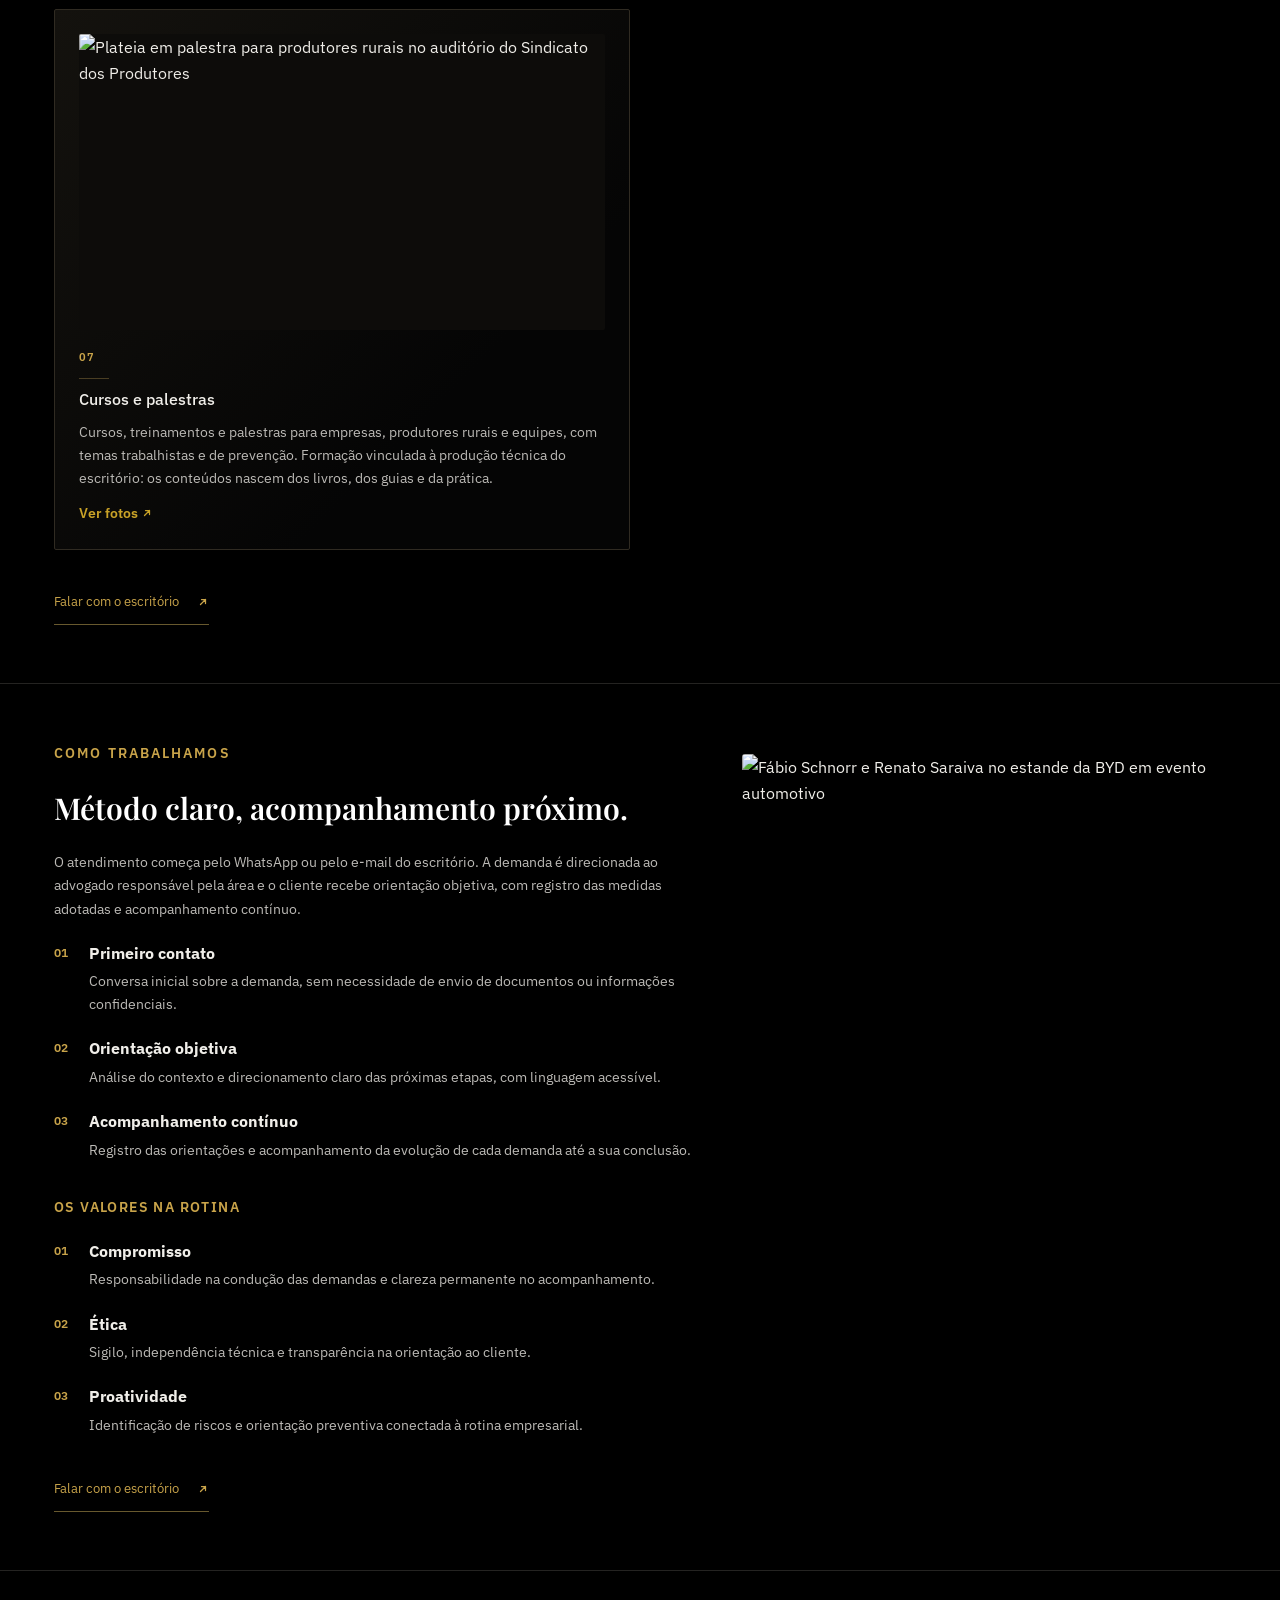
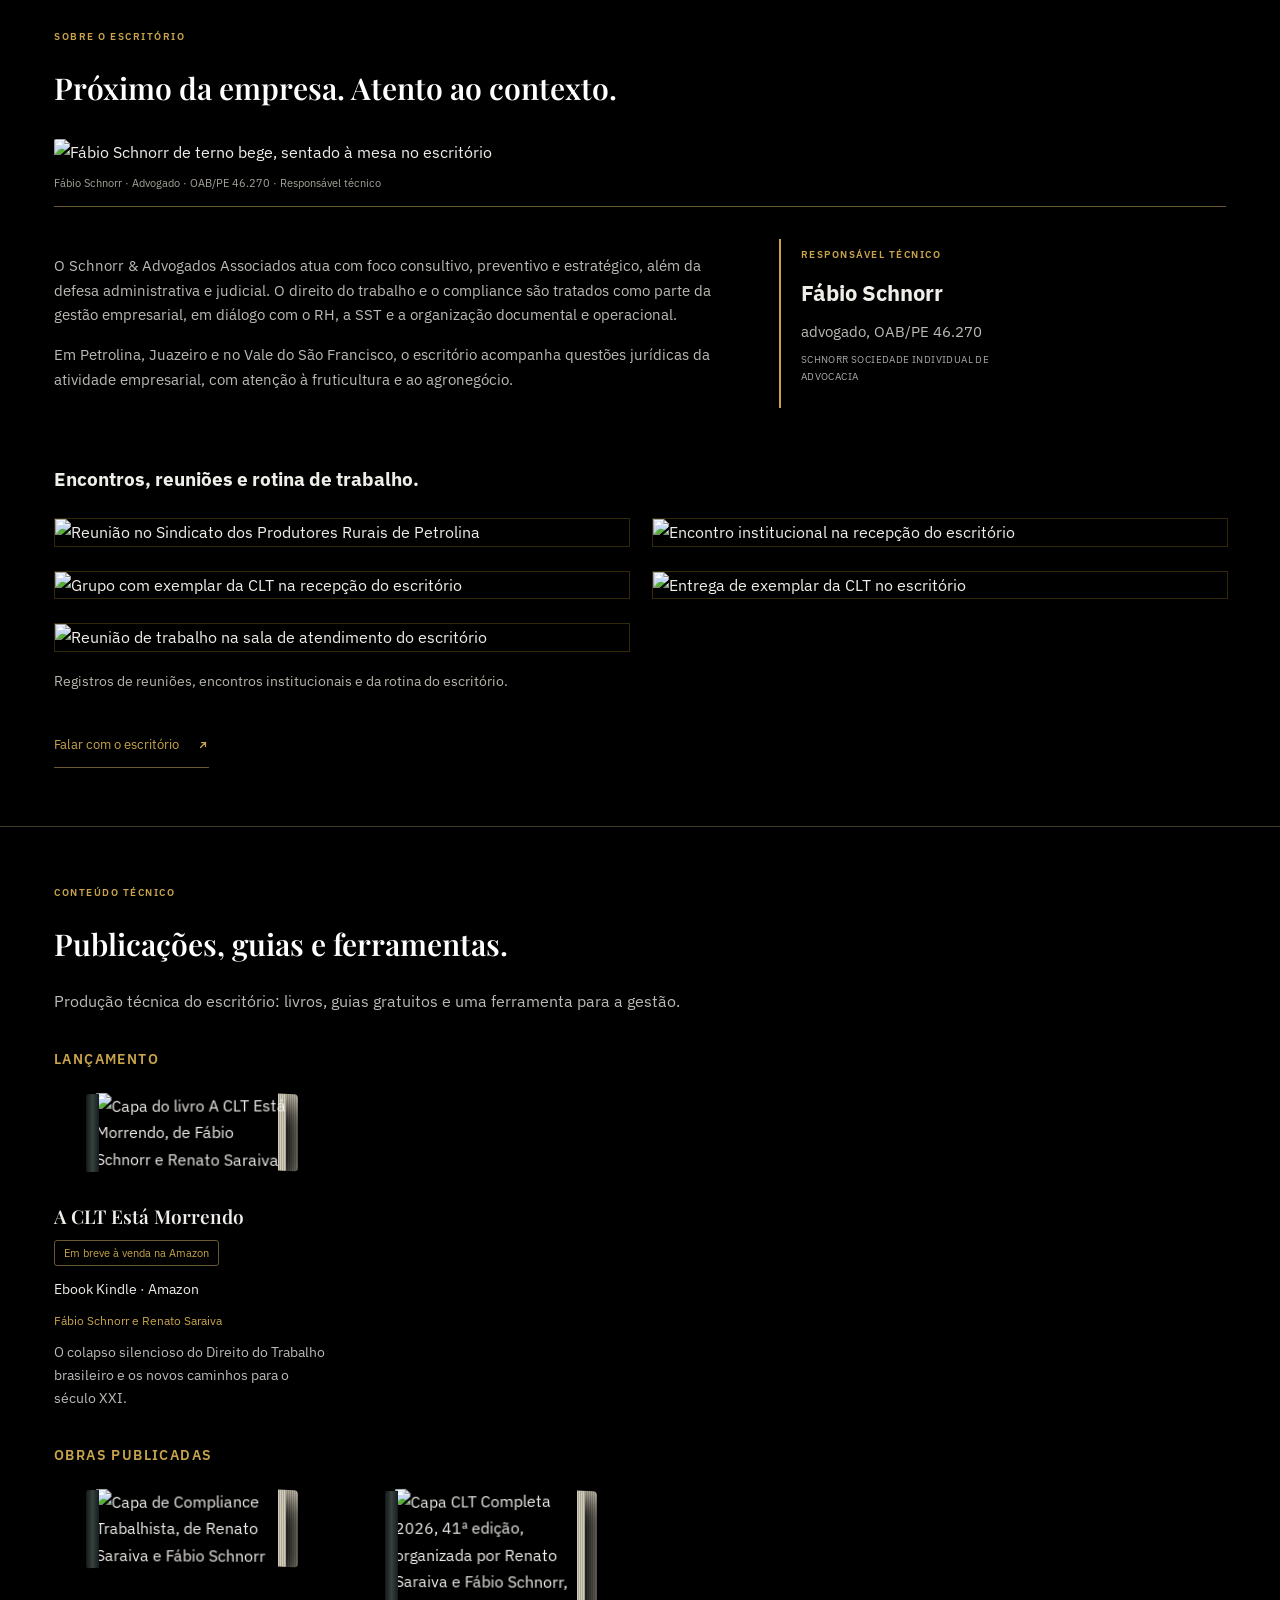
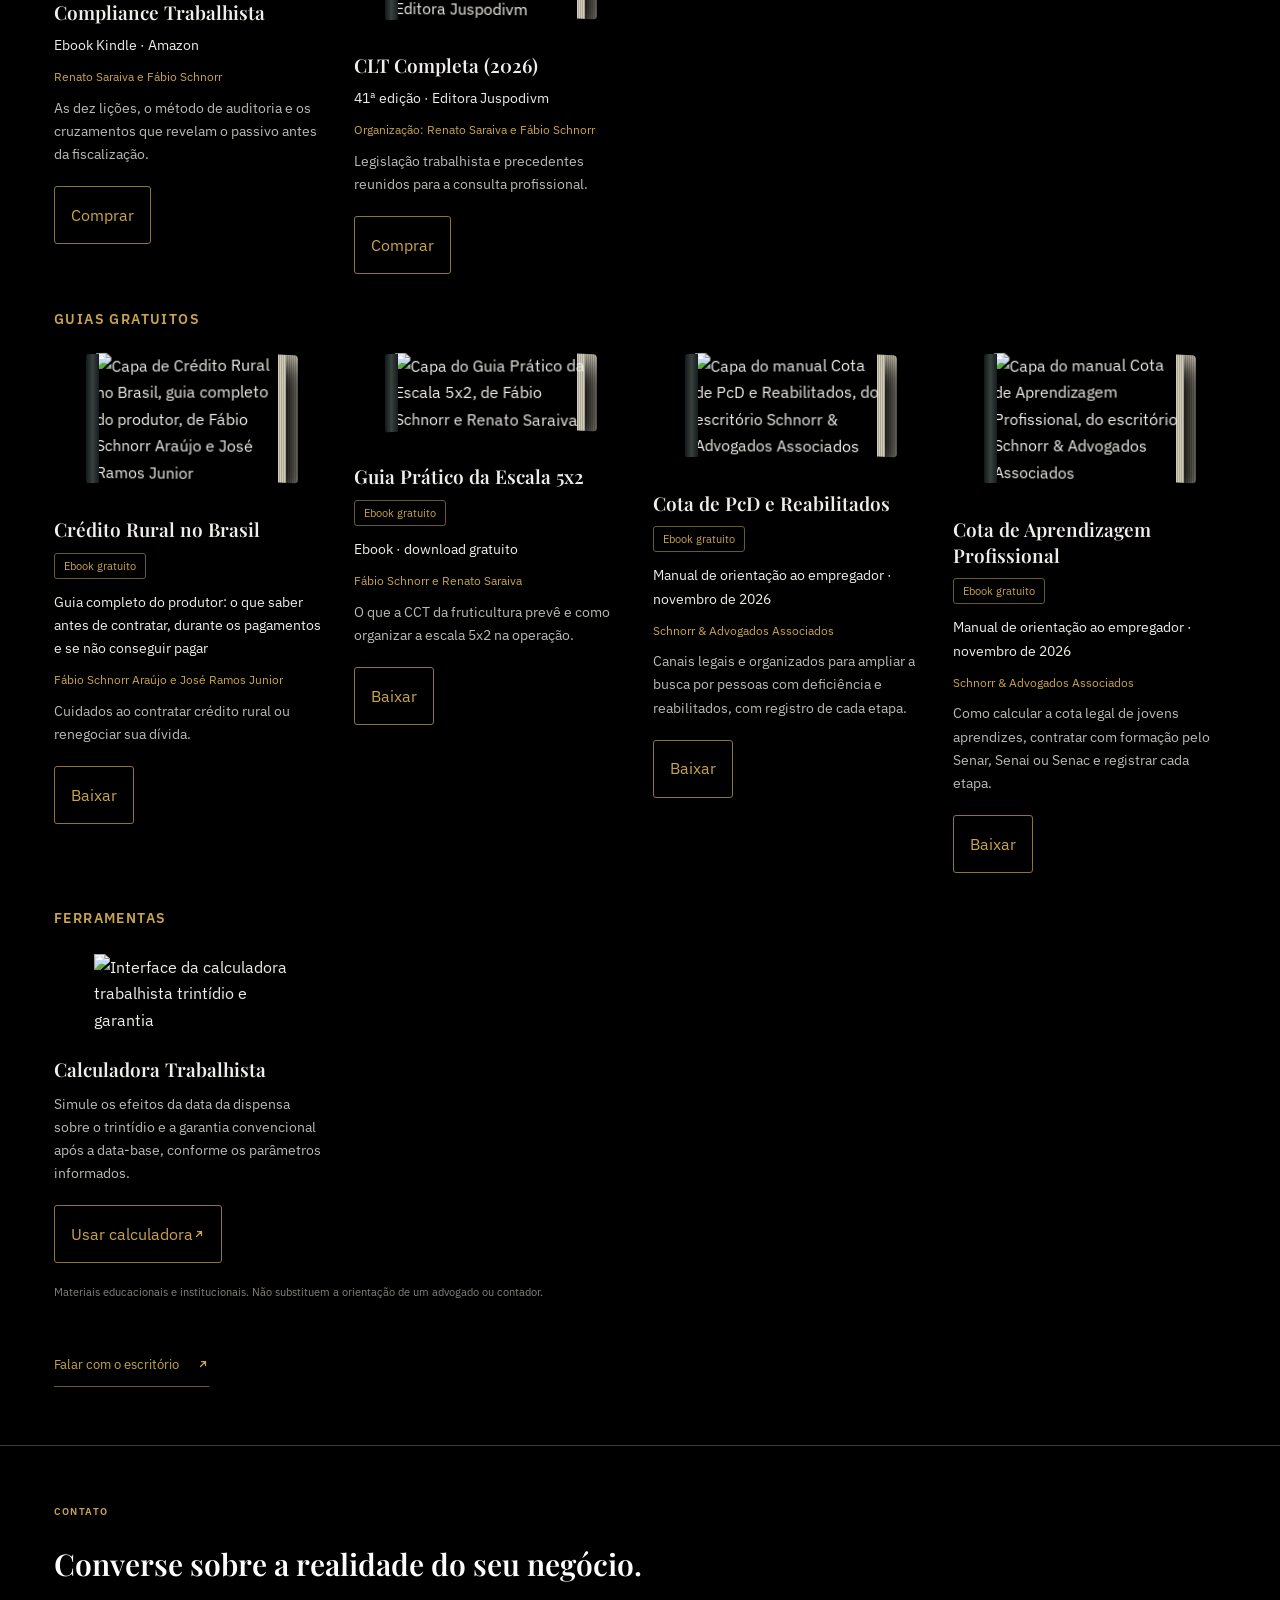
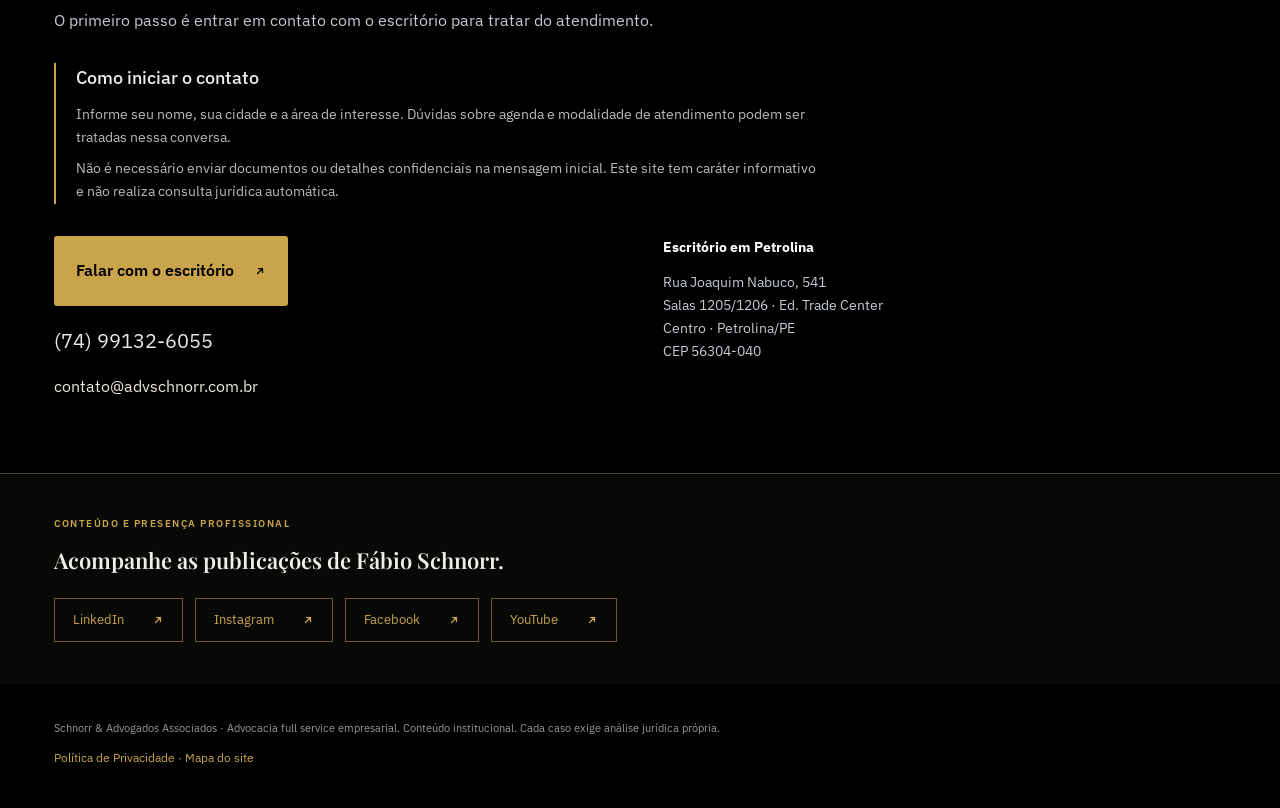
==== commit f1b87891: "Update index.html" ====
--- a/index.html
+++ b/index.html
@@ -52,7 +52,7 @@
 <h2>Advocacia full service, na prática.</h2>
 <p class="section-intro">Full service quer dizer atendimento completo: o escritório acompanha as questões jurídicas da operação, da orientação preventiva à defesa administrativa e judicial, em áreas que se conectam entre si. Mudanças na operação podem exigir, ao mesmo tempo, revisão contratual, orientação trabalhista e negociação coletiva. Uma fiscalização pode envolver, ao mesmo tempo, documentação, práticas internas e defesa. Quando uma demanda pede especialista externo, o escritório coordena o trabalho com transparência sobre quem atua.</p>
 <p class="section-intro">A experiência setorial no agronegócio, em especial na fruticultura do Vale do São Francisco, convive com o atendimento a empresas, produtores rurais, sindicatos, cooperativas e demais organizações empresariais.</p>
-<div class="area-grid"><article><div class="card-duo"><img data-img="card01a" src="" alt="Mesa ampla de negociação coletiva entre representantes de trabalhadores rurais e assessoria empresarial" loading="lazy" decoding="async"><img data-img="card01b" src="" alt="Negociação coletiva em andamento, com participantes assinando documentos na mesa" loading="lazy" decoding="async"><img data-img="card01c" src="" alt="Assembleia com mesa de negociação e plateia de trabalhadores rurais" loading="lazy" decoding="async"><img data-img="card01d" src="" alt="Orador ao microfone em mesa de negociação coletiva" loading="lazy" decoding="async"></div><span class="number">01</span><h3>Trabalho e relações coletivas</h3><p>Consultoria trabalhista, negociações coletivas e convenções coletivas de trabalho (CCT). Orientação jurídica para decisões de gestão de pessoas. Entregas: pareceres, atas, convenções e acompanhamento de rodadas de negociação. Quando o tema exige defesa, a atuação se conecta à área contenciosa.</p></article>
+<div class="area-grid"><article><div class="card-duo"><img data-img="card01a" src="" alt="Mesa ampla de negociação coletiva entre representantes de trabalhadores rurais e assessoria empresarial" loading="lazy" decoding="async"><img data-img="card01b" src="" alt="Negociação coletiva em andamento, com participantes assinando documentos na mesa" loading="lazy" decoding="async"></div><span class="number">01</span><h3>Trabalho e relações coletivas</h3><p>Consultoria trabalhista, negociações coletivas e convenções coletivas de trabalho (CCT). Orientação jurídica para decisões de gestão de pessoas. Entregas: pareceres, atas, convenções e acompanhamento de rodadas de negociação. Quando o tema exige defesa, a atuação se conecta à área contenciosa.</p></article>
 <article><img class="card-img" data-img="comp1" src="" alt="Equipe em visita técnica a planta industrial, com capacetes e coletes de segurança" loading="lazy" decoding="async"><span class="number">02</span><h3>Compliance e prevenção de passivos</h3><p>Análise de riscos, práticas internas, controles e evidências. Treinamento de RH e orientação jurídica em SST, eSocial e PPP, conectados à rotina da empresa. Entregas: diagnóstico, plano de ação e treinamentos. Conectado ao trabalhismo e à defesa em fiscalizações e autuações.</p><p class="card-more"><a href="/atuacao/compliance.html">Saiba mais <span class="ico ico-ext" aria-hidden="true"></span></a></p></article>
 <article><img class="card-img" data-img="card03" src="" alt="Auditores fiscais do trabalho de colete em fiscalização em área rural" loading="lazy" decoding="async"><img class="card-img" data-img="card03b" src="" alt="Fachada do Tribunal Superior do Trabalho e do Conselho Superior da Justiça do Trabalho" loading="lazy" decoding="async"><span class="number">03</span><h3>Defesa administrativa e judicial</h3><p>Atuação em processos, fiscalizações e autos de infração. Análise do caso e definição de uma estratégia de defesa. Atendimento também a inquéritos e processos administrativos. Conectada ao compliance quando a origem está em práticas e registros internos.</p></article>
 <article><img class="card-img" data-img="card04" src="" alt="Imagem ilustrativa: contrato e caneta sobre mesa, com lavoura ao fundo" loading="lazy" decoding="async"><span class="number">04</span><h3>Contratos empresariais e agrários</h3><p>Elaboração e revisão de contratos alinhadas à operação da empresa e do produtor rural. Clareza sobre obrigações, riscos e responsabilidades. Atendimento em situações como expansão, novos fornecedores e parcerias. Conectada ao trabalhista quando a mudança contratual afeta a gestão de pessoas.</p></article>
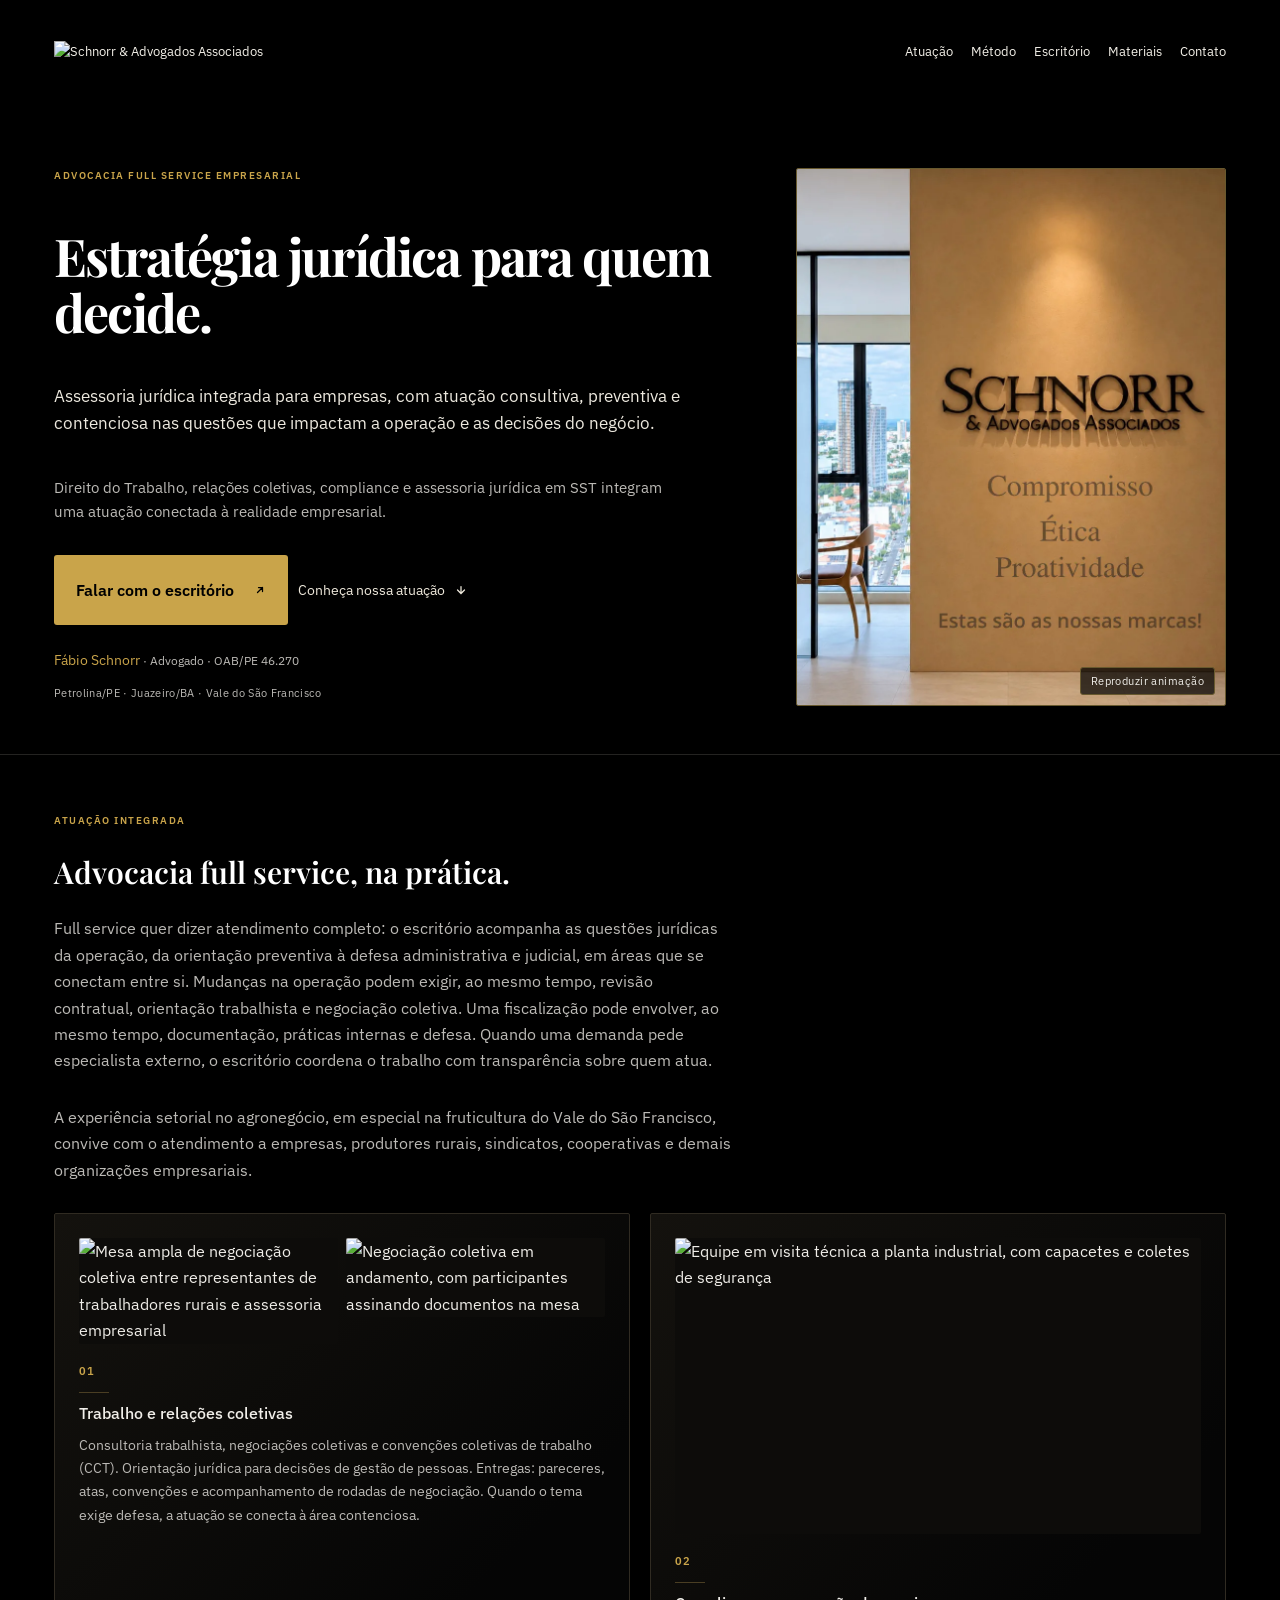
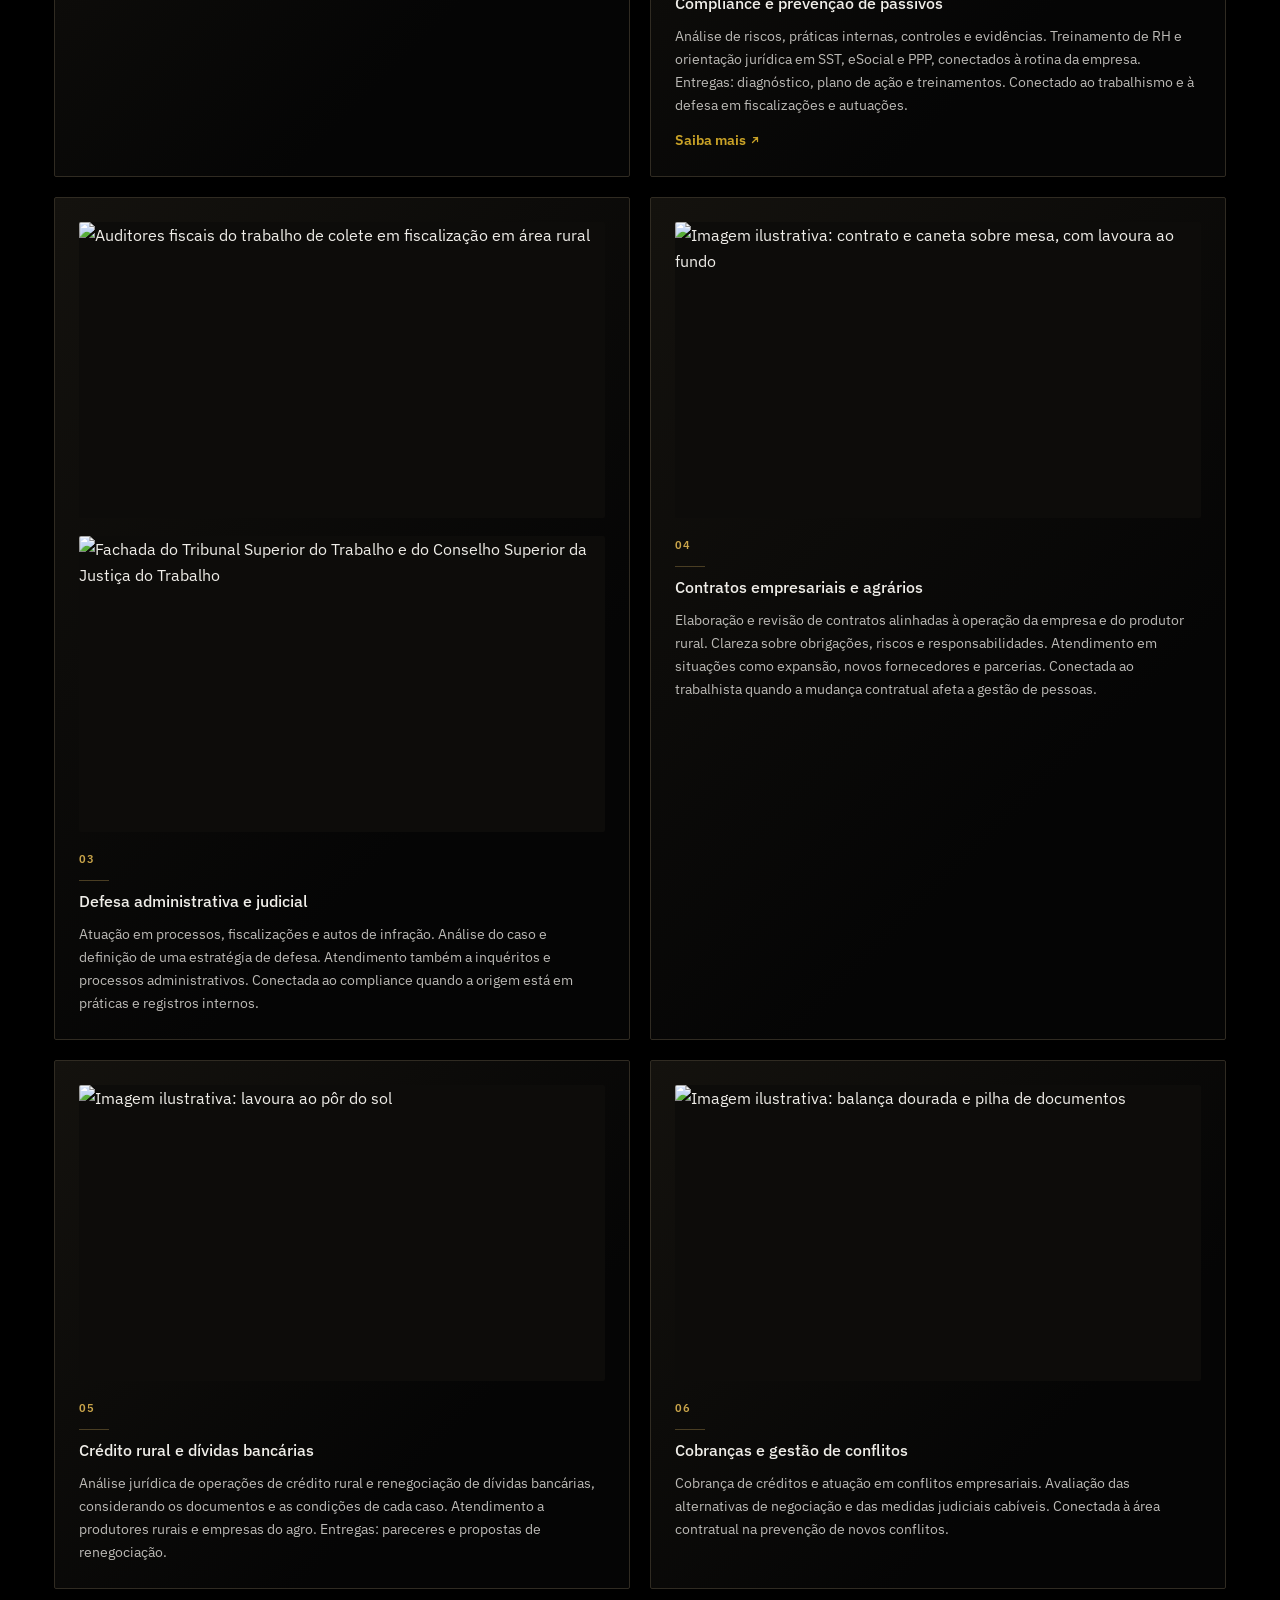
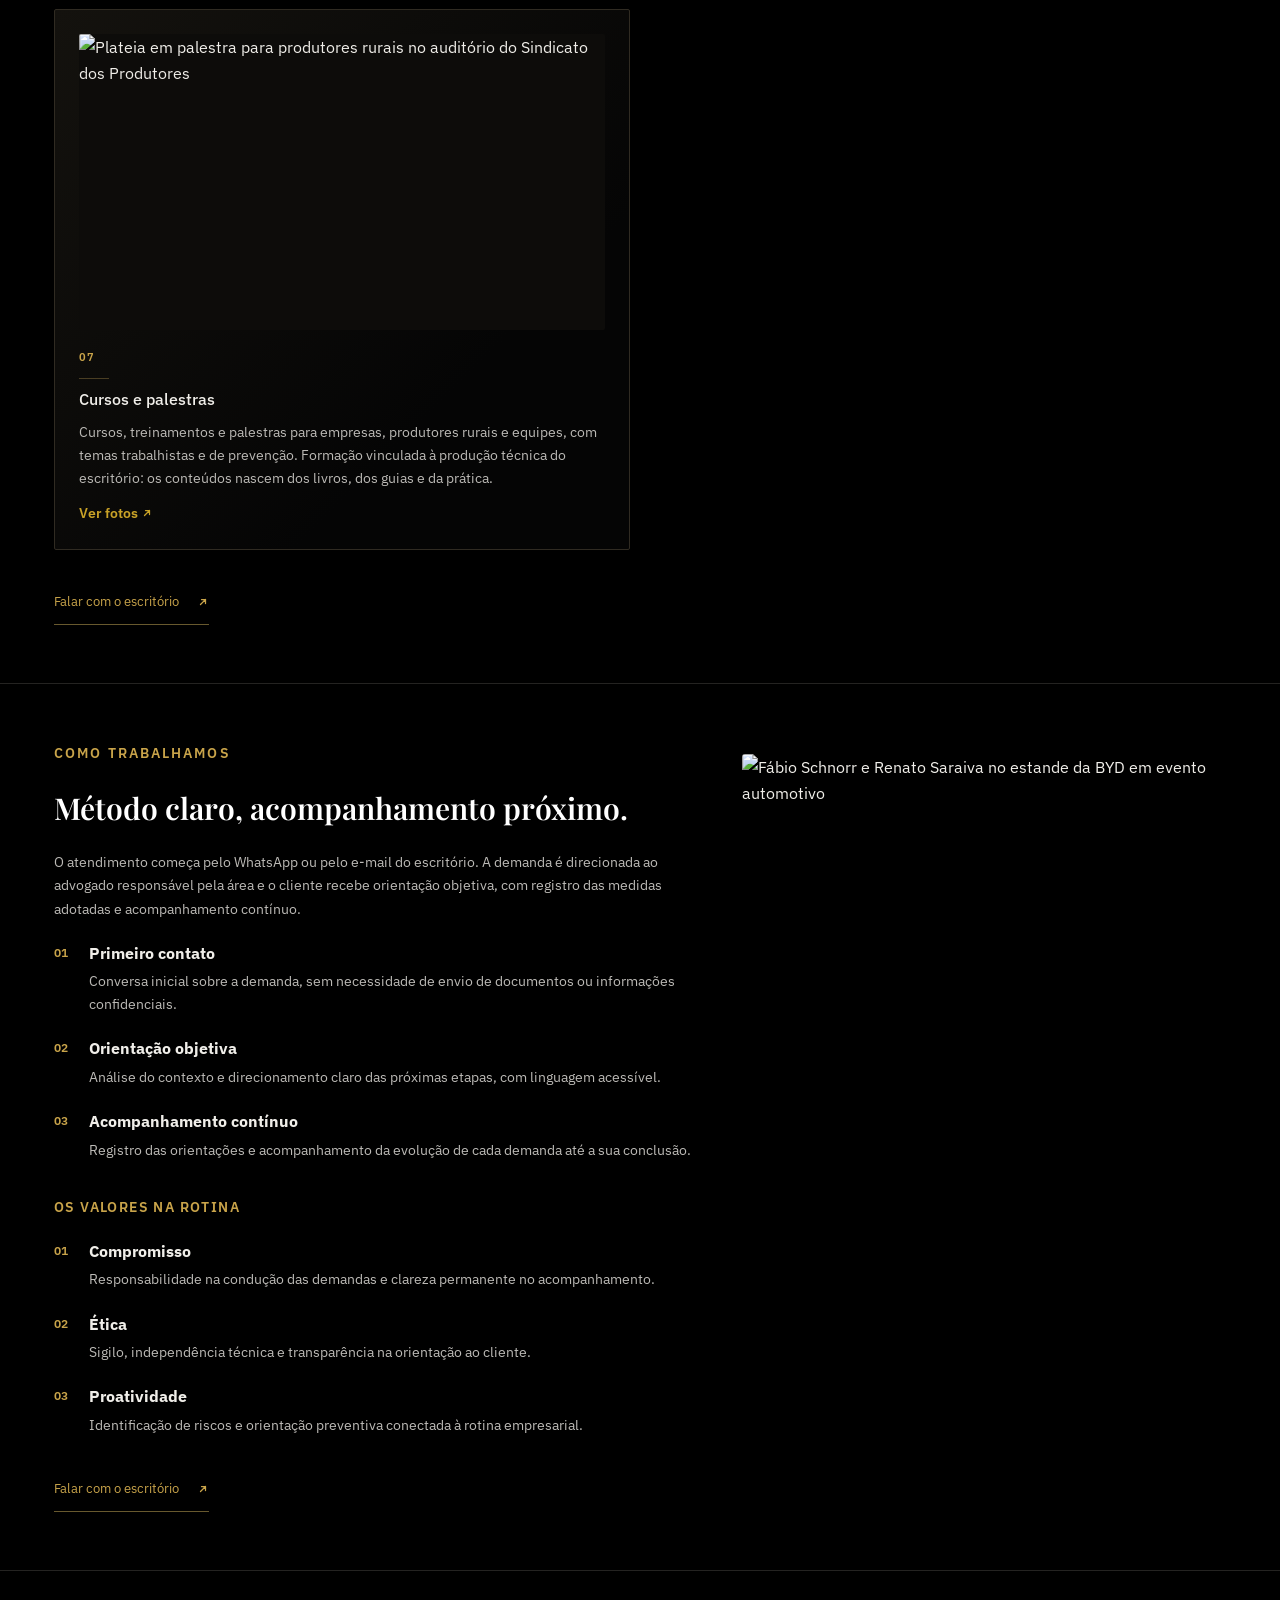
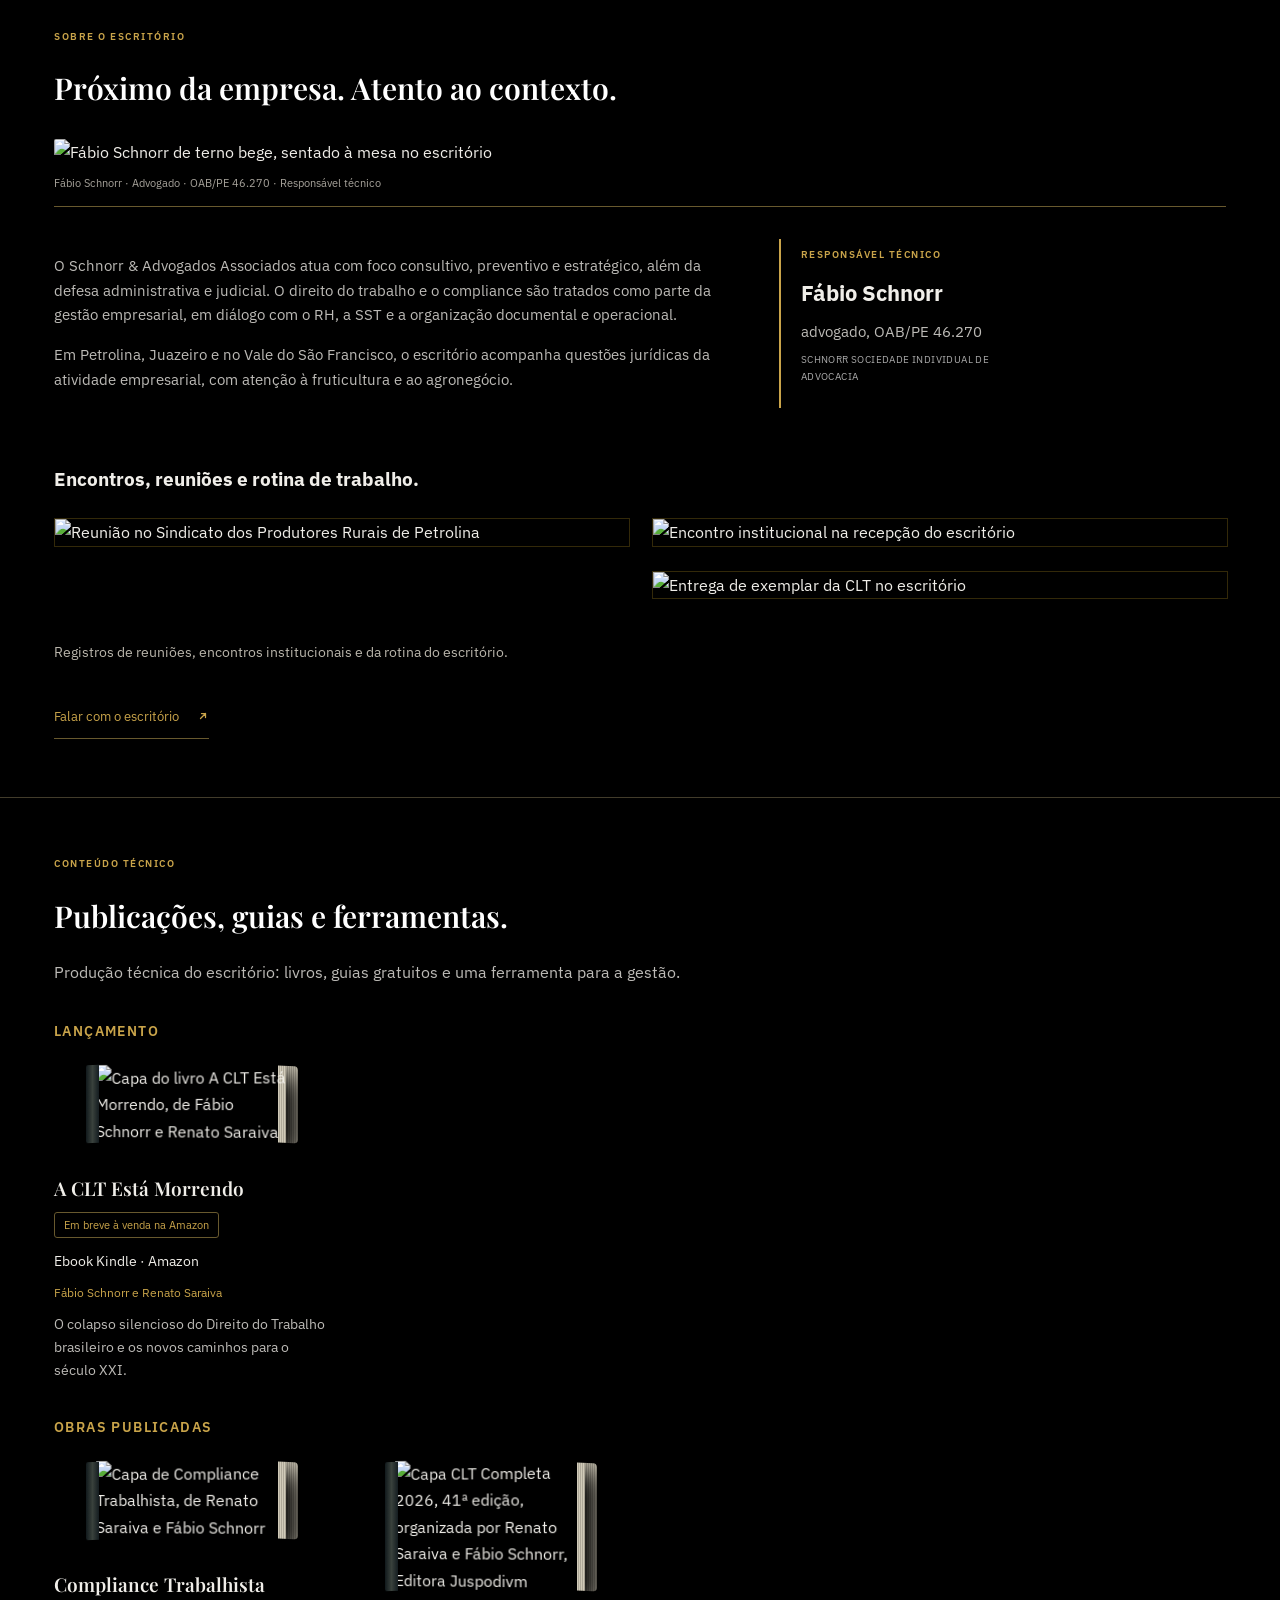
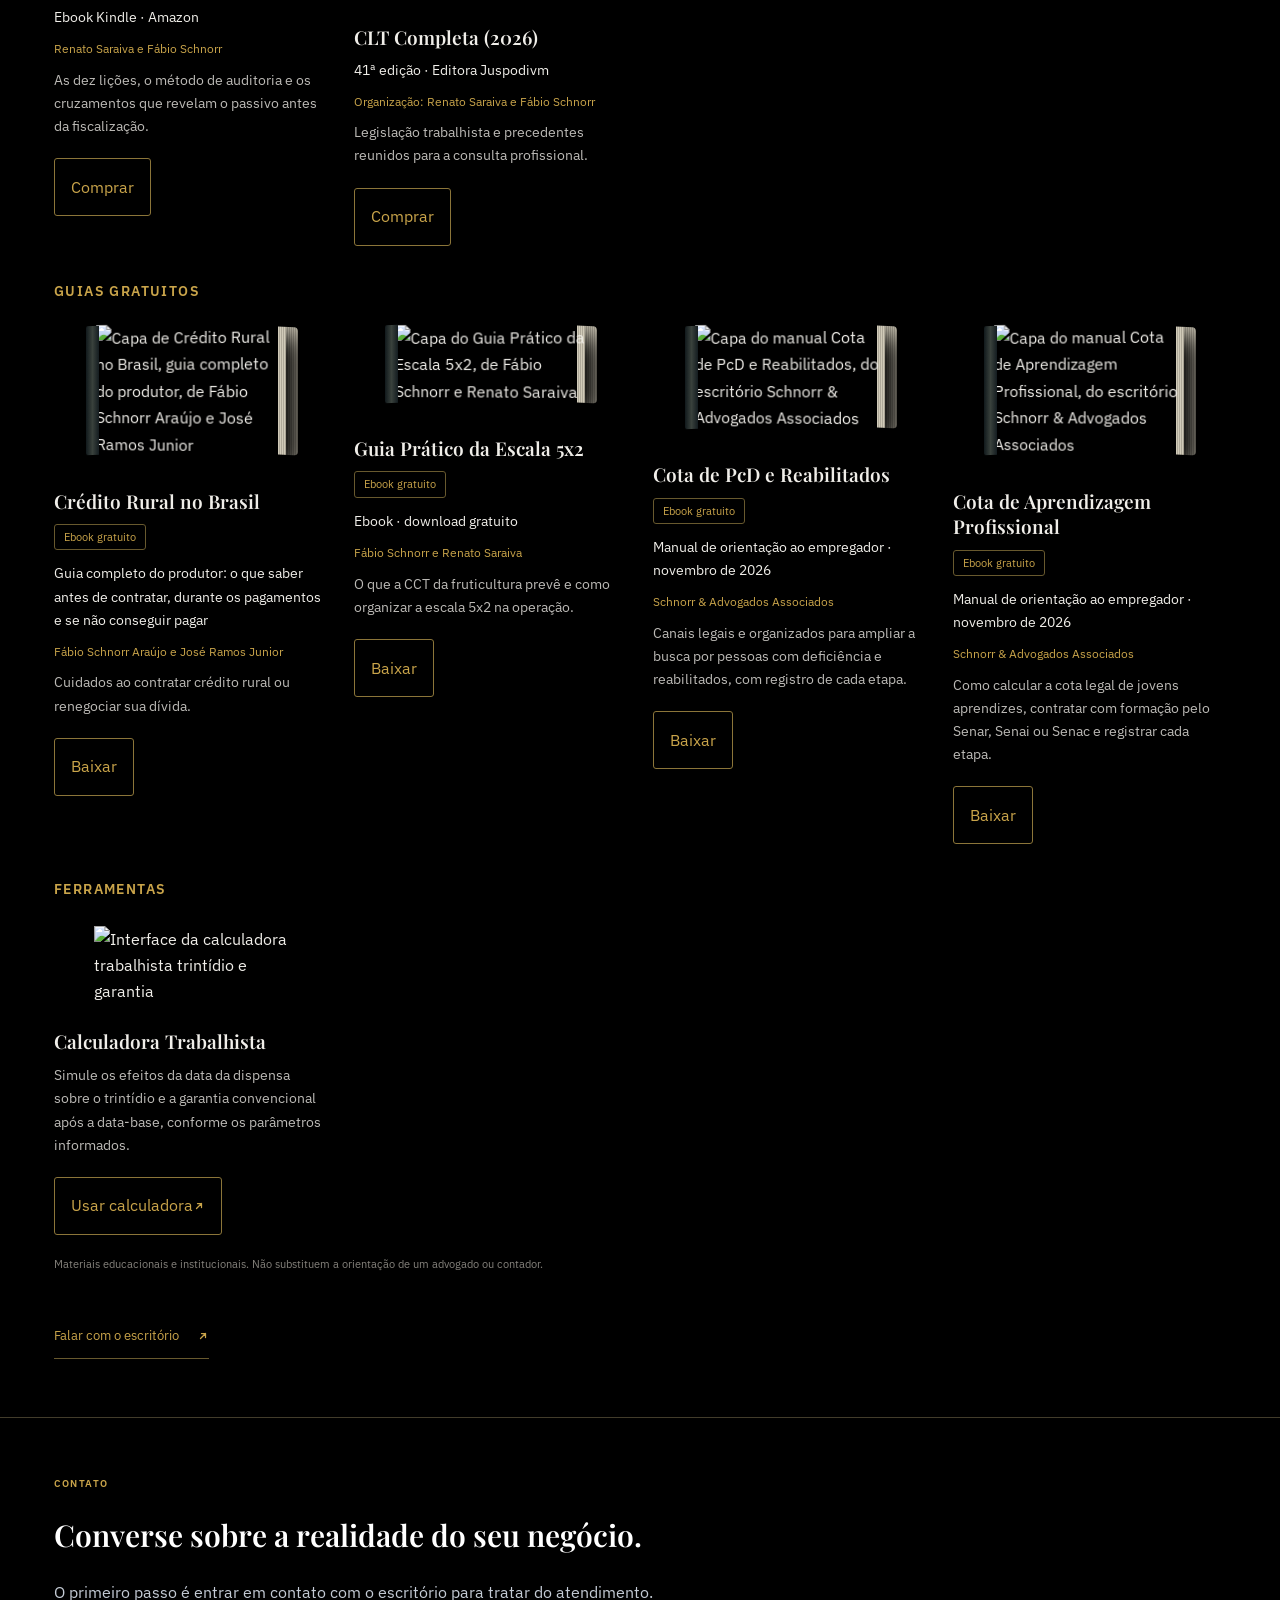
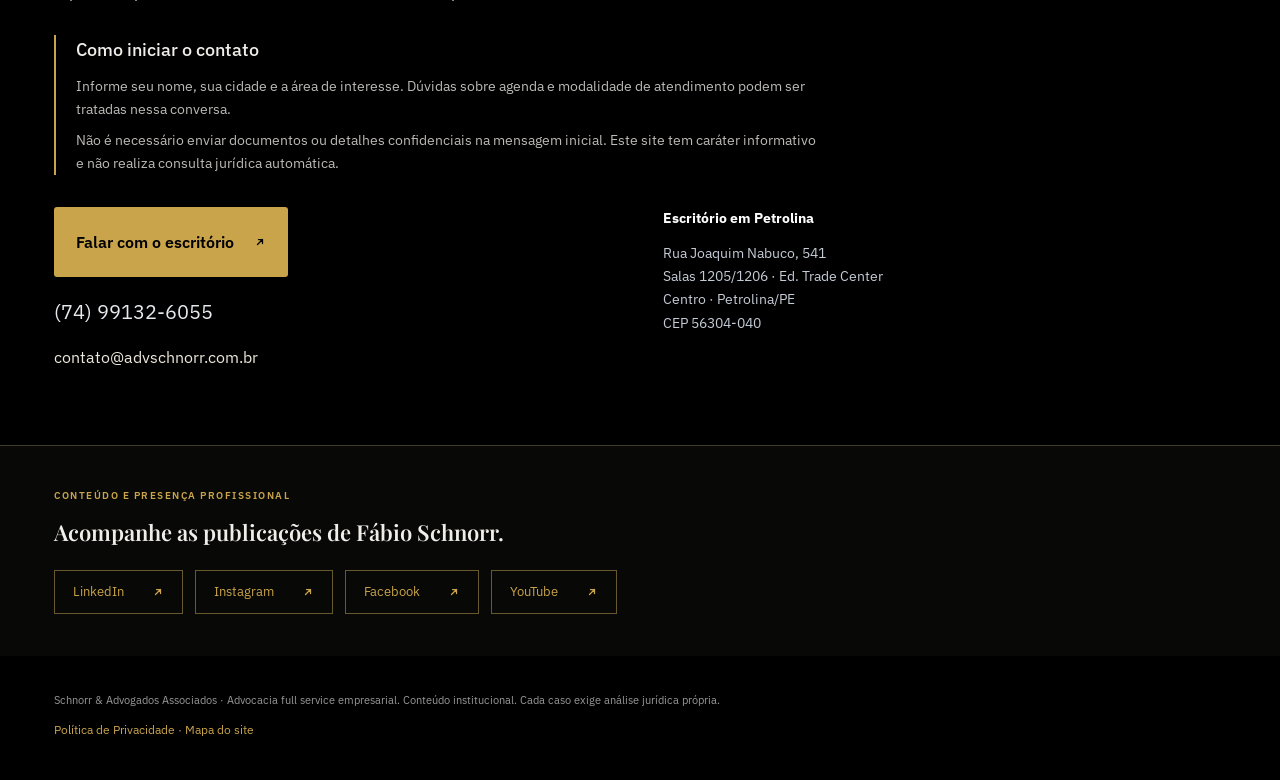
==== commit 4133c56d: "Update index.html" ====
--- a/index.html
+++ b/index.html
@@ -73,9 +73,9 @@
 <div class="office-grid">
 <figure><img data-img="esc1" src="" alt="Reunião no Sindicato dos Produtores Rurais de Petrolina" loading="lazy" decoding="async"></figure>
 <figure><img data-img="esc2" src="" alt="Encontro institucional na recepção do escritório" loading="lazy" decoding="async"></figure>
-<figure><img data-img="esc3" src="" alt="Grupo com exemplar da CLT na recepção do escritório" loading="lazy" decoding="async"></figure>
+<figure></figure>
 <figure><img data-img="esc4" src="" alt="Entrega de exemplar da CLT no escritório" loading="lazy" decoding="async"></figure>
-<figure><img data-img="esc5" src="" alt="Reunião de trabalho na sala de atendimento do escritório" loading="lazy" decoding="async"></figure>
+<figure></figure>
 </div>
 <p class="office-caption">Registros de reuniões, encontros institucionais e da rotina do escritório.</p>
 <a class="section-contact" href="https://wa.me/5574991326055">Falar com o escritório <span class="ico ico-ext" aria-hidden="true"></span></a></section>
@@ -118,7 +118,6 @@
 <script src="img21.js"></script>
 <script src="img22.js"></script>
 <script src="img23.js"></script>
-<script src="video-data.js"></script>
 <script>
 document.querySelectorAll("img[data-img]").forEach(function(el){
   var data = window.__IMG && window.__IMG[el.getAttribute("data-img")];
@@ -128,22 +127,43 @@
   var v=document.querySelector(".hero-video"); if(!v) return;
   var btn=document.querySelector(".video-toggle");
   var reduce=window.matchMedia("(prefers-reduced-motion: reduce)").matches;
-  var conn=navigator.connection||{}; var save=!!conn.saveData;
-  if(reduce||save||!window.__VIDEO_4X5) return;
-  try{
-    var b64=window.__VIDEO_4X5;
-    var bin=atob(b64); var len=bin.length; var bytes=new Uint8Array(len);
-    for(var i=0;i<len;i++) bytes[i]=bin.charCodeAt(i);
-    var blob=new Blob([bytes],{type:"video/mp4"});
-    v.src=URL.createObjectURL(blob);
-    v.classList.add("ready");
+  var conn=navigator.connection||{};
+  if(conn.saveData) return;
+  var loaded=false;
+  function setBtn(){
     btn.hidden=false;
-    var p=v.play(); if(p&&p.catch)p.catch(function(){});
-    btn.addEventListener("click",function(){
-      if(v.paused){v.play();btn.textContent="Pausar animação";btn.setAttribute("aria-pressed","false");}
-      else{v.pause();btn.textContent="Reproduzir animação";btn.setAttribute("aria-pressed","true");}
-    });
-  }catch(e){}
+    if(v.paused){btn.textContent="Reproduzir animação";btn.setAttribute("aria-pressed","true");}
+    else{btn.textContent="Pausar animação";btn.setAttribute("aria-pressed","false");}
+  }
+  function start(){
+    var p=v.play();
+    if(p&&p.catch)p.catch(function(){ setBtn(); });
+  }
+  v.addEventListener("playing",function(){ v.classList.add("ready"); setBtn(); });
+  v.addEventListener("pause",setBtn);
+  function load(){
+    if(loaded) return; loaded=true;
+    var sc=document.createElement("script");
+    sc.src="video-data.js";
+    sc.onload=function(){
+      try{
+        if(!window.__VIDEO_4X5) { setBtn(); return; }
+        var bin=atob(window.__VIDEO_4X5); var len=bin.length; var bytes=new Uint8Array(len);
+        for(var i=0;i<len;i++) bytes[i]=bin.charCodeAt(i);
+        if(window.__IMG&&window.__IMG.poster) v.poster=window.__IMG.poster;
+        v.src=URL.createObjectURL(new Blob([bytes],{type:"video/mp4"}));
+        if(reduce){ setBtn(); return; }
+        start();
+      }catch(e){ setBtn(); }
+    };
+    document.body.appendChild(sc);
+  }
+  btn.addEventListener("click",function(){
+    if(!loaded){ load(); }
+    else if(v.paused){ start(); }
+    else { v.pause(); }
+  });
+  if(reduce){ setBtn(); } else { load(); }
 })();
 </script>
 <script>
